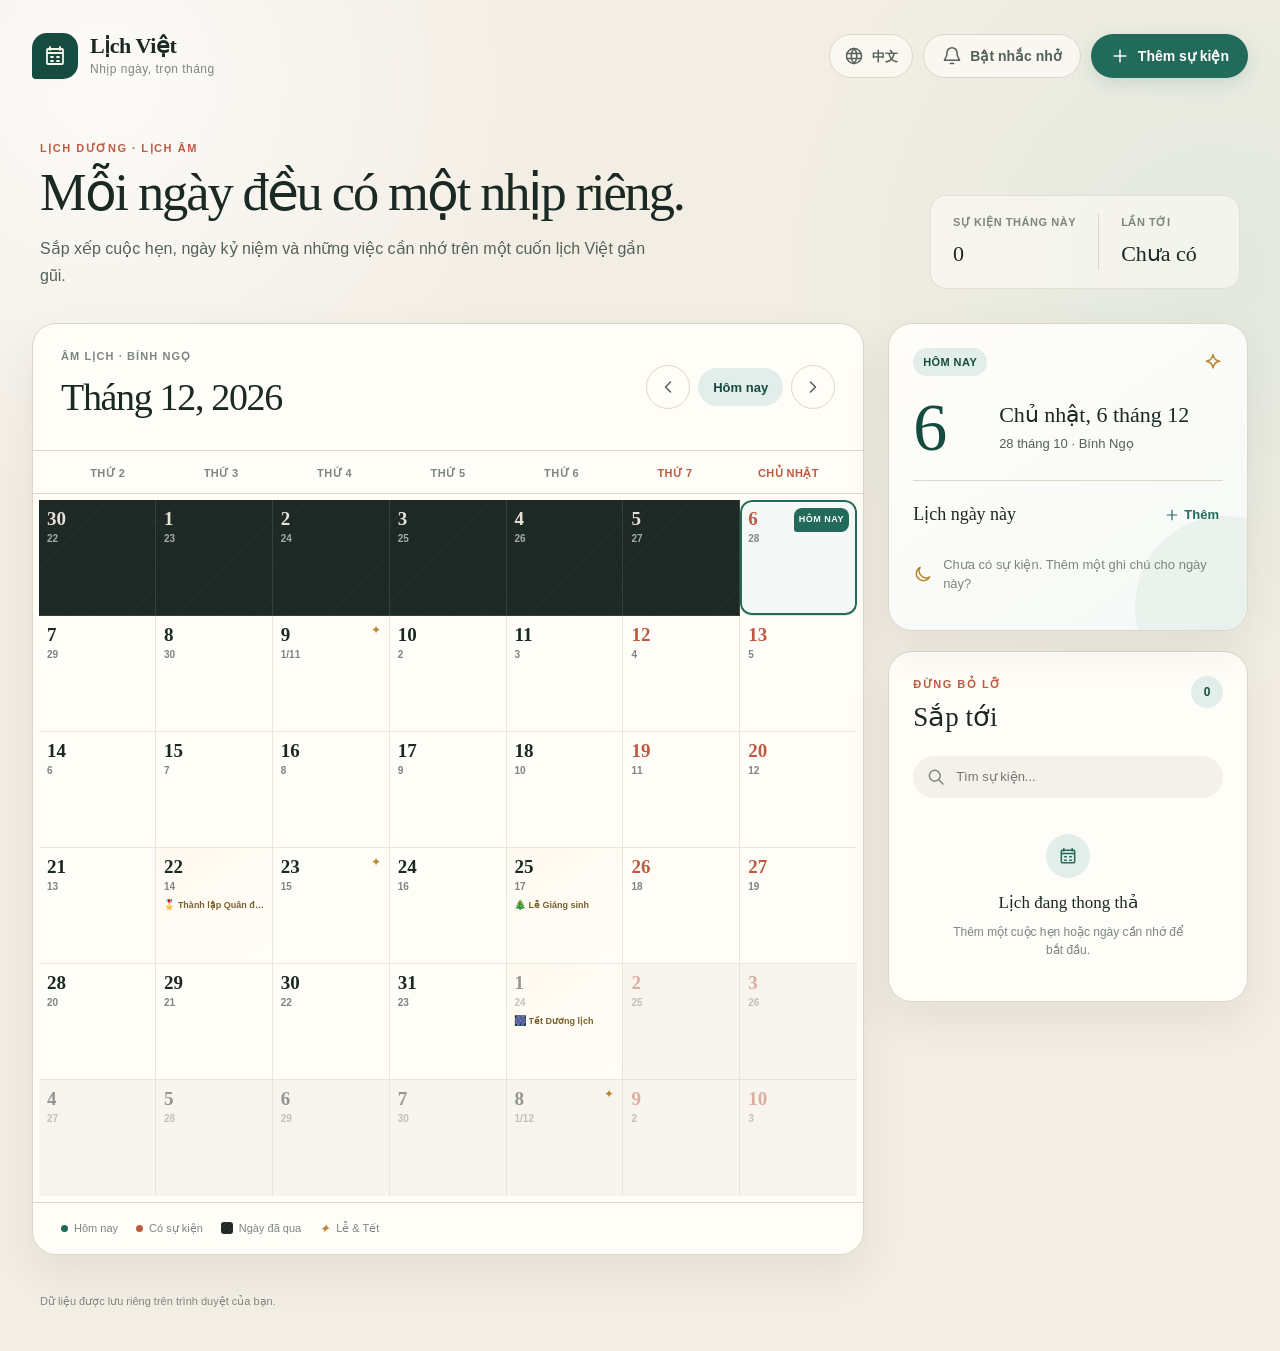
==== index.html @ 235c751c "Add files via upload" ====
<!doctype html>
<html lang="vi">
  <head>
    <meta charset="UTF-8" />
    <meta name="viewport" content="width=device-width, initial-scale=1.0" />
    <meta
      name="description"
      content="Lịch Việt - quản lý ngày sự kiện, nhắc nhở và xem lịch âm dương."
    />
    <meta name="theme-color" content="#f3eee4" />
    <title>Lịch Việt — Nhịp ngày, trọn tháng</title>
    <link rel="stylesheet" href="styles.css?v=20261029f" />
    <script src="app.js?v=20261029f" defer></script>
  </head>
  <body>
    <a class="skip-link" href="#main-content" data-i18n="skipLink">Bỏ qua điều hướng</a>

    <svg class="svg-sprite" aria-hidden="true">
      <symbol id="icon-calendar" viewBox="0 0 24 24">
        <path d="M7 3v3M17 3v3M4 9h16M5 5h14a1 1 0 0 1 1 1v13a1 1 0 0 1-1 1H5a1 1 0 0 1-1-1V6a1 1 0 0 1 1-1Z" />
        <path d="M8 13h2M14 13h2M8 17h2M14 17h2" />
      </symbol>
      <symbol id="icon-plus" viewBox="0 0 24 24">
        <path d="M12 5v14M5 12h14" />
      </symbol>
      <symbol id="icon-chevron-left" viewBox="0 0 24 24">
        <path d="m15 18-6-6 6-6" />
      </symbol>
      <symbol id="icon-chevron-right" viewBox="0 0 24 24">
        <path d="m9 18 6-6-6-6" />
      </symbol>
      <symbol id="icon-bell" viewBox="0 0 24 24">
        <path d="M18 8a6 6 0 0 0-12 0c0 7-3 7-3 9h18c0-2-3-2-3-9ZM10 21h4" />
      </symbol>
      <symbol id="icon-close" viewBox="0 0 24 24">
        <path d="m6 6 12 12M18 6 6 18" />
      </symbol>
      <symbol id="icon-clock" viewBox="0 0 24 24">
        <circle cx="12" cy="12" r="9" />
        <path d="M12 7v5l3 2" />
      </symbol>
      <symbol id="icon-edit" viewBox="0 0 24 24">
        <path d="m4 20 4.5-1 10-10a2.12 2.12 0 0 0-3-3l-10 10L4 20ZM14 7l3 3" />
      </symbol>
      <symbol id="icon-trash" viewBox="0 0 24 24">
        <path d="M4 7h16M9 7V4h6v3M7 7l1 13h8l1-13M10 11v5M14 11v5" />
      </symbol>
      <symbol id="icon-search" viewBox="0 0 24 24">
        <circle cx="10.5" cy="10.5" r="6.5" />
        <path d="m15.5 15.5 5 5" />
      </symbol>
      <symbol id="icon-spark" viewBox="0 0 24 24">
        <path d="M12 3c.7 4.8 3.2 7.3 8 8-4.8.7-7.3 3.2-8 8-.7-4.8-3.2-7.3-8-8 4.8-.7 7.3-3.2 8-8Z" />
      </symbol>
      <symbol id="icon-moon" viewBox="0 0 24 24">
        <path d="M20 15.5A8.5 8.5 0 0 1 8.5 4 8.5 8.5 0 1 0 20 15.5Z" />
      </symbol>
      <symbol id="icon-check" viewBox="0 0 24 24">
        <path d="m5 12 4 4L19 6" />
      </symbol>
      <symbol id="icon-more" viewBox="0 0 24 24">
        <circle cx="5" cy="12" r="1" />
        <circle cx="12" cy="12" r="1" />
        <circle cx="19" cy="12" r="1" />
      </symbol>
      <symbol id="icon-language" viewBox="0 0 24 24">
        <circle cx="12" cy="12" r="9" />
        <path d="M3.5 9h17M3.5 15h17M12 3c2.3 2.5 3.4 5.5 3.4 9S14.3 18.5 12 21M12 3c-2.3 2.5-3.4 5.5-3.4 9s1.1 6.5 3.4 9" />
      </symbol>
    </svg>

    <div class="page-shell">
      <header class="topbar">
        <a class="brand" href="#" aria-label="Lịch Việt - về trang chủ" data-i18n-aria="brandHomeLabel">
          <span class="brand-mark" aria-hidden="true">
            <svg class="icon icon-lg"><use href="#icon-calendar"></use></svg>
          </span>
          <span class="brand-copy">
            <strong data-i18n="brandName">Lịch Việt</strong>
            <small data-i18n="brandTagline">Nhịp ngày, trọn tháng</small>
          </span>
        </a>

        <div class="topbar-actions">
          <button
            class="button button-quiet language-button"
            id="language-button"
            type="button"
            aria-label="Chuyển sang tiếng Trung"
            data-i18n-aria="languageAria"
          >
            <svg class="icon" aria-hidden="true"><use href="#icon-language"></use></svg>
            <span id="language-label">中文</span>
          </button>
          <button class="button button-quiet notification-button" id="notification-button" type="button">
            <svg class="icon" aria-hidden="true"><use href="#icon-bell"></use></svg>
            <span id="notification-label" data-i18n="notificationsEnable">Bật nhắc nhở</span>
          </button>
          <button
            class="button button-primary"
            id="open-create-modal"
            type="button"
            aria-label="Thêm sự kiện"
            data-i18n-aria="addEvent"
          >
            <svg class="icon" aria-hidden="true"><use href="#icon-plus"></use></svg>
            <span data-i18n="addEvent">Thêm sự kiện</span>
          </button>
        </div>
      </header>

      <main id="main-content">
        <section class="intro" aria-labelledby="page-title">
          <div>
            <p class="eyebrow" data-i18n="eyebrow">LỊCH DƯƠNG · LỊCH ÂM</p>
            <h1 id="page-title" data-i18n="heroTitle">Mỗi ngày đều có một nhịp riêng.</h1>
            <p class="intro-copy" data-i18n="heroDescription">
              Sắp xếp cuộc hẹn, ngày kỷ niệm và những việc cần nhớ trên một cuốn lịch
              Việt gần gũi.
            </p>
          </div>

          <div class="month-summary" aria-label="Tổng quan tháng" data-i18n-aria="monthSummaryAria">
            <div class="summary-item">
              <span data-i18n="monthEventCount">Sự kiện tháng này</span>
              <strong id="month-event-count">0</strong>
            </div>
            <div class="summary-divider" aria-hidden="true"></div>
            <div class="summary-item">
              <span data-i18n="nextEventLabel">Lần tới</span>
              <strong id="next-event-summary" data-i18n="noneYet">Chưa có</strong>
            </div>
          </div>
        </section>

        <div class="workspace">
          <section class="calendar-card" aria-labelledby="calendar-title">
            <div class="calendar-toolbar">
              <div>
                <p class="calendar-kicker" id="calendar-lunar-year">ÂM LỊCH VIỆT NAM</p>
                <h2 id="calendar-title">Tháng 10, 2026</h2>
              </div>

              <div class="calendar-controls">
                <button
                  class="icon-button"
                  id="previous-month"
                  type="button"
                  aria-label="Tháng trước"
                  data-i18n-aria="previousMonth"
                >
                  <svg class="icon" aria-hidden="true"><use href="#icon-chevron-left"></use></svg>
                </button>
                <button class="button button-small" id="go-today" type="button" data-i18n="today">Hôm nay</button>
                <button
                  class="icon-button"
                  id="next-month"
                  type="button"
                  aria-label="Tháng sau"
                  data-i18n-aria="nextMonth"
                >
                  <svg class="icon" aria-hidden="true"><use href="#icon-chevron-right"></use></svg>
                </button>
              </div>
            </div>

            <div class="weekdays" aria-hidden="true">
              <span data-weekday-index="0">Thứ 2</span>
              <span data-weekday-index="1">Thứ 3</span>
              <span data-weekday-index="2">Thứ 4</span>
              <span data-weekday-index="3">Thứ 5</span>
              <span data-weekday-index="4">Thứ 6</span>
              <span data-weekday-index="5">Thứ 7</span>
              <span data-weekday-index="6">Chủ nhật</span>
            </div>

            <div class="calendar-grid" id="calendar-grid" aria-label="Lịch tháng" data-i18n-aria="calendarAria"></div>

            <div class="calendar-legend" aria-label="Chú thích" data-i18n-aria="legendAria">
              <span><i class="legend-dot legend-dot-today"></i><span data-i18n="legendToday">Hôm nay</span></span>
              <span><i class="legend-dot legend-dot-event"></i><span data-i18n="legendEvents">Có sự kiện</span></span>
              <span><i class="legend-swatch-past"></i><span data-i18n="legendPast">Ngày đã qua</span></span>
              <span><i class="legend-star" aria-hidden="true">✦</i><span data-i18n="legendHolidays">Lễ &amp; Tết</span></span>
            </div>
          </section>

          <aside class="side-column">
            <section class="today-card" aria-labelledby="selected-date-title">
              <div class="today-card-header">
                <span class="status-pill" id="selected-date-status">Hôm nay</span>
                <svg class="icon decorative-icon" aria-hidden="true"><use href="#icon-spark"></use></svg>
              </div>

              <div class="selected-date-hero">
                <span class="selected-day-number" id="selected-day-number">29</span>
                <div>
                  <h2 id="selected-date-title">Thứ Năm, 29 tháng 10</h2>
                  <p id="selected-lunar-date">18 tháng 9 · Bính Ngọ</p>
                </div>
              </div>

              <div class="selected-special" id="selected-special" hidden></div>

              <div class="selected-agenda">
                <div class="section-heading">
                  <h3 data-i18n="dayAgenda">Lịch ngày này</h3>
                  <button class="text-button" id="add-on-selected-date" type="button">
                    <svg class="icon icon-sm" aria-hidden="true"><use href="#icon-plus"></use></svg>
                    <span id="add-selected-label">Thêm</span>
                  </button>
                </div>
                <div id="selected-events" class="agenda-list"></div>
              </div>
            </section>

            <section class="upcoming-card" aria-labelledby="upcoming-title">
              <div class="section-heading upcoming-heading">
                <div>
                  <p class="section-kicker" data-i18n="upcomingKicker">ĐỪNG BỎ LỠ</p>
                  <h2 id="upcoming-title" data-i18n="upcomingTitle">Sắp tới</h2>
                </div>
                <span class="count-badge" id="upcoming-count">0</span>
              </div>

              <label class="search-field" for="event-search">
                <svg class="icon" aria-hidden="true"><use href="#icon-search"></use></svg>
                <span class="sr-only" data-i18n="searchLabel">Tìm sự kiện</span>
                <input
                  id="event-search"
                  type="search"
                  placeholder="Tìm sự kiện..."
                  data-i18n-placeholder="searchPlaceholder"
                  autocomplete="off"
                />
              </label>

              <div class="upcoming-list" id="upcoming-list"></div>
            </section>
          </aside>
        </div>
      </main>

      <footer class="page-footer">
        <p data-i18n="storageNotice">Dữ liệu được lưu riêng trên trình duyệt của bạn.</p>
        <button class="text-button clear-all-events" id="clear-all-events" type="button" hidden>
          <svg class="icon icon-sm" aria-hidden="true"><use href="#icon-trash"></use></svg>
          <span data-i18n="clearAllEvents">Xoá toàn bộ sự kiện</span>
        </button>
      </footer>
    </div>

    <dialog class="modal" id="event-modal" aria-labelledby="event-modal-title">
      <form class="modal-panel" id="event-form" novalidate>
        <div class="modal-header">
          <div>
            <p class="section-kicker" id="modal-kicker">THÊM VÀO LỊCH</p>
            <h2 id="event-modal-title">Sự kiện mới</h2>
          </div>
          <button class="icon-button modal-close" type="button" aria-label="Đóng" data-i18n-aria="close">
            <svg class="icon" aria-hidden="true"><use href="#icon-close"></use></svg>
          </button>
        </div>

        <div class="modal-body">
          <div class="form-error-summary" id="form-error-summary" role="alert" hidden></div>
          <input id="event-id" name="id" type="hidden" />

          <div class="field">
            <label for="event-title"><span data-i18n="eventTitleLabel">Tên sự kiện</span> <span aria-hidden="true">*</span></label>
            <div class="title-input-group">
              <span class="title-emoji-preview" id="event-emoji-preview" aria-hidden="true">📌</span>
              <input
                id="event-title"
                name="title"
                type="text"
                maxlength="80"
                placeholder="Ví dụ: Sinh nhật mẹ"
                data-i18n-placeholder="eventTitlePlaceholder"
                autocomplete="off"
                required
                aria-describedby="event-title-error"
              />
            </div>
            <input id="event-emoji" name="emoji" type="hidden" value="📌" />
            <div
              class="emoji-picker"
              id="emoji-picker"
              role="group"
              aria-label="Chọn biểu tượng cho sự kiện"
              data-i18n-aria="emojiPickerAria"
            >
              <button class="emoji-option is-selected" type="button" data-emoji="📌" data-emoji-key="pin" aria-label="Chọn biểu tượng ghim" aria-pressed="true">📌</button>
              <button class="emoji-option" type="button" data-emoji="🎉" data-emoji-key="party" aria-label="Chọn biểu tượng tiệc" aria-pressed="false">🎉</button>
              <button class="emoji-option" type="button" data-emoji="💼" data-emoji-key="work" aria-label="Chọn biểu tượng công việc" aria-pressed="false">💼</button>
              <button class="emoji-option" type="button" data-emoji="👨‍👩‍👧" data-emoji-key="family" aria-label="Chọn biểu tượng gia đình" aria-pressed="false">👨‍👩‍👧</button>
              <button class="emoji-option" type="button" data-emoji="🎂" data-emoji-key="birthday" aria-label="Chọn biểu tượng sinh nhật" aria-pressed="false">🎂</button>
              <button class="emoji-option" type="button" data-emoji="❤️" data-emoji-key="love" aria-label="Chọn biểu tượng yêu thương" aria-pressed="false">❤️</button>
              <button class="emoji-option" type="button" data-emoji="🏥" data-emoji-key="health" aria-label="Chọn biểu tượng sức khỏe" aria-pressed="false">🏥</button>
              <button class="emoji-option" type="button" data-emoji="📚" data-emoji-key="study" aria-label="Chọn biểu tượng học tập" aria-pressed="false">📚</button>
              <button class="emoji-option" type="button" data-emoji="🍽️" data-emoji-key="meal" aria-label="Chọn biểu tượng ăn uống" aria-pressed="false">🍽️</button>
              <button class="emoji-option" type="button" data-emoji="✈️" data-emoji-key="travel" aria-label="Chọn biểu tượng du lịch" aria-pressed="false">✈️</button>
              <button class="emoji-option" type="button" data-emoji="🚗" data-emoji-key="car" aria-label="Chọn biểu tượng xe hơi" aria-pressed="false">🚗</button>
              <button class="emoji-option" type="button" data-emoji="🏍️" data-emoji-key="motorbike" aria-label="Chọn biểu tượng xe máy" aria-pressed="false">🏍️</button>
              <button class="emoji-option" type="button" data-emoji="💻" data-emoji-key="laptop" aria-label="Chọn biểu tượng máy tính xách tay" aria-pressed="false">💻</button>
              <button class="emoji-option" type="button" data-emoji="📞" data-emoji-key="phone" aria-label="Chọn biểu tượng liên lạc" aria-pressed="false">📞</button>
              <button class="emoji-option" type="button" data-emoji="⭐" data-emoji-key="important" aria-label="Chọn biểu tượng quan trọng" aria-pressed="false">⭐</button>
            </div>
            <p class="field-error" id="event-title-error"></p>
          </div>

          <div class="form-row">
            <div class="field">
              <label for="event-date"><span data-i18n="eventDateLabel">Ngày</span> <span aria-hidden="true">*</span></label>
              <input
                id="event-date"
                name="date"
                type="date"
                required
                aria-describedby="event-date-help event-date-error"
              />
              <p class="field-helper" id="event-date-help" data-i18n="dateHelper">Chỉ có thể tạo từ hôm nay.</p>
              <p class="field-error" id="event-date-error"></p>
            </div>
            <div class="field">
              <label for="event-time" data-i18n="eventTimeLabel">Giờ</label>
              <input id="event-time" name="time" type="time" />
            </div>
          </div>

          <div class="lunar-preview" aria-live="polite">
            <svg class="icon" aria-hidden="true"><use href="#icon-moon"></use></svg>
            <div>
              <span data-i18n="lunarDateLabel">Ngày âm lịch</span>
              <strong id="modal-lunar-preview" data-i18n="lunarPlaceholder">Chọn ngày để xem âm lịch</strong>
            </div>
          </div>

          <fieldset class="field category-field">
            <legend data-i18n="categoryLabel">Nhóm sự kiện</legend>
            <div class="category-options" id="category-options">
              <label class="category-option">
                <input type="radio" name="category" value="work" checked />
                <span><i class="category-dot category-work"></i><span data-i18n="categoryWork">Công việc</span></span>
              </label>
              <label class="category-option">
                <input type="radio" name="category" value="family" />
                <span><i class="category-dot category-family"></i><span data-i18n="categoryFamily">Gia đình</span></span>
              </label>
              <label class="category-option">
                <input type="radio" name="category" value="personal" />
                <span><i class="category-dot category-personal"></i><span data-i18n="categoryPersonal">Cá nhân</span></span>
              </label>
              <label class="category-option">
                <input type="radio" name="category" value="celebration" />
                <span><i class="category-dot category-celebration"></i><span data-i18n="categoryCelebration">Kỷ niệm</span></span>
              </label>
            </div>
          </fieldset>

          <div class="field">
            <label for="event-note" data-i18n="noteLabel">Ghi chú</label>
            <textarea
              id="event-note"
              name="note"
              rows="3"
              maxlength="240"
              placeholder="Thêm địa điểm, người tham dự hoặc điều cần chuẩn bị..."
              data-i18n-placeholder="notePlaceholder"
            ></textarea>
          </div>

          <div class="field">
            <label for="event-reminder" data-i18n="reminderLabel">Nhắc trước</label>
            <select id="event-reminder" name="reminder">
              <option value="0" data-i18n="reminderNow">Đúng giờ</option>
              <option value="15" data-i18n="reminder15">15 phút</option>
              <option value="60" selected data-i18n="reminder60">1 giờ</option>
              <option value="1440" data-i18n="reminderDay">1 ngày</option>
              <option value="none" data-i18n="reminderNone">Không nhắc</option>
            </select>
          </div>
        </div>

        <div class="modal-footer">
          <button class="button button-danger button-delete" id="delete-event-button" type="button" hidden>
            <svg class="icon" aria-hidden="true"><use href="#icon-trash"></use></svg>
            <span data-i18n="delete">Xoá</span>
          </button>
          <div class="modal-footer-actions">
            <button class="button button-quiet modal-cancel" type="button" data-i18n="cancel">Huỷ</button>
            <button class="button button-primary" id="save-event-button" type="submit">
              <svg class="icon" aria-hidden="true"><use href="#icon-check"></use></svg>
              <span data-i18n="saveEvent">Lưu sự kiện</span>
            </button>
          </div>
        </div>
      </form>
    </dialog>

    <dialog class="confirm-modal" id="confirm-modal" aria-labelledby="confirm-title">
      <div class="confirm-panel">
        <span class="confirm-icon" aria-hidden="true">
          <svg class="icon icon-lg"><use href="#icon-trash"></use></svg>
        </span>
        <h2 id="confirm-title" data-i18n="confirmDeleteTitle">Xoá sự kiện này?</h2>
        <p id="confirm-description" data-i18n="confirmDeleteDescription">Sự kiện sẽ biến mất khỏi lịch và không thể hoàn tác.</p>
        <div class="confirm-actions">
          <button class="button button-quiet" id="cancel-delete" type="button" data-i18n="keep">Giữ lại</button>
          <button class="button button-danger" id="confirm-delete" type="button" data-i18n="deleteEvent">Xoá sự kiện</button>
        </div>
      </div>
    </dialog>

    <div class="toast-region" id="toast-region" aria-live="polite" aria-atomic="true"></div>
  </body>
</html>
---- styles.css ----
:root {
  color-scheme: light;
  --paper: #f3eee4;
  --paper-deep: #e8dfd0;
  --surface: #fffdf8;
  --surface-strong: #ffffff;
  --ink: #1b2924;
  --ink-soft: #53615a;
  --ink-faint: #7d867f;
  --primary: #226a59;
  --primary-dark: #164b3f;
  --primary-soft: #e2eee9;
  --accent: #bd5b42;
  --accent-soft: #f4e2dc;
  --gold: #b9862f;
  --gold-soft: #f5ead2;
  --blue: #486f8f;
  --blue-soft: #e5edf3;
  --danger: #a73d35;
  --danger-soft: #f7e6e3;
  --border: #ded7c9;
  --border-strong: #cfc5b4;
  --shadow-sm: 0 1px 2px rgb(32 46 40 / 5%);
  --shadow-md: 0 18px 45px rgb(51 45 37 / 8%);
  --radius-sm: 10px;
  --radius-md: 16px;
  --radius-lg: 24px;
  --radius-pill: 999px;
  --font-heading: Cambria, Georgia, "Times New Roman", serif;
  --font-body: "Segoe UI", "Helvetica Neue", Arial, sans-serif;
  --transition: 180ms cubic-bezier(0.2, 0.75, 0.25, 1);
}

* {
  box-sizing: border-box;
}

[hidden] {
  display: none !important;
}

html {
  min-width: 320px;
  scroll-behavior: smooth;
}

body {
  margin: 0;
  min-height: 100dvh;
  color: var(--ink);
  background:
    radial-gradient(circle at 8% 6%, rgb(255 255 255 / 74%) 0, transparent 28rem),
    radial-gradient(circle at 95% 20%, rgb(194 222 210 / 34%) 0, transparent 28rem),
    var(--paper);
  font-family: var(--font-body);
  font-size: 16px;
  line-height: 1.5;
  -webkit-font-smoothing: antialiased;
}

html[lang="zh-CN"] body {
  font-family: "Microsoft YaHei UI", "Microsoft YaHei", "PingFang SC", "Noto Sans SC", sans-serif;
}

html[lang="zh-CN"] .intro h1,
html[lang="zh-CN"] .calendar-toolbar h2,
html[lang="zh-CN"] .upcoming-heading h2,
html[lang="zh-CN"] .modal-header h2,
html[lang="zh-CN"] .confirm-panel h2 {
  font-family: "Microsoft YaHei UI", "Microsoft YaHei", "PingFang SC", sans-serif;
  font-weight: 650;
  letter-spacing: -0.035em;
}

html[lang="zh-CN"] .eyebrow,
html[lang="zh-CN"] .section-kicker,
html[lang="zh-CN"] .calendar-kicker {
  letter-spacing: 0.08em;
}

button,
input,
select,
textarea {
  font: inherit;
}

button,
a,
input,
select,
textarea {
  -webkit-tap-highlight-color: transparent;
}

button {
  color: inherit;
}

button:not(:disabled),
a {
  cursor: pointer;
}

button:focus-visible,
a:focus-visible,
input:focus-visible,
select:focus-visible,
textarea:focus-visible,
[tabindex]:focus-visible {
  outline: 3px solid rgb(34 106 89 / 24%);
  outline-offset: 2px;
}

svg {
  display: block;
}

.svg-sprite {
  position: absolute;
  width: 0;
  height: 0;
  overflow: hidden;
}

.icon {
  width: 20px;
  height: 20px;
  fill: none;
  stroke: currentColor;
  stroke-width: 1.8;
  stroke-linecap: round;
  stroke-linejoin: round;
  flex: 0 0 auto;
}

.icon-sm {
  width: 16px;
  height: 16px;
}

.icon-lg {
  width: 24px;
  height: 24px;
}

.sr-only {
  position: absolute;
  width: 1px;
  height: 1px;
  padding: 0;
  margin: -1px;
  overflow: hidden;
  clip: rect(0, 0, 0, 0);
  white-space: nowrap;
  border: 0;
}

.skip-link {
  position: fixed;
  top: 12px;
  left: 12px;
  z-index: 1000;
  padding: 10px 16px;
  color: #fff;
  background: var(--primary-dark);
  border-radius: var(--radius-sm);
  transform: translateY(-150%);
  transition: transform var(--transition);
}

.skip-link:focus {
  transform: translateY(0);
}

.page-shell {
  width: min(1440px, calc(100% - 64px));
  margin: 0 auto;
  padding: 28px 0 24px;
}

.topbar {
  display: flex;
  align-items: center;
  justify-content: space-between;
  gap: 24px;
  min-height: 56px;
}

.brand {
  display: inline-flex;
  align-items: center;
  gap: 12px;
  color: inherit;
  text-decoration: none;
  border-radius: var(--radius-sm);
}

.brand-mark {
  display: grid;
  place-items: center;
  width: 46px;
  height: 46px;
  color: #f8f5ec;
  background: var(--primary-dark);
  border-radius: 15px 15px 15px 4px;
  box-shadow: var(--shadow-sm);
}

.brand-copy {
  display: grid;
}

.brand-copy strong {
  font-family: var(--font-heading);
  font-size: 22px;
  line-height: 1.1;
  letter-spacing: -0.02em;
}

.brand-copy small {
  margin-top: 2px;
  color: var(--ink-faint);
  font-size: 12px;
  letter-spacing: 0.04em;
}

.topbar-actions {
  display: flex;
  align-items: center;
  gap: 10px;
}

.button,
.icon-button,
.text-button {
  border: 0;
  touch-action: manipulation;
}

.button {
  display: inline-flex;
  min-height: 44px;
  align-items: center;
  justify-content: center;
  gap: 8px;
  padding: 0 18px;
  border: 1px solid transparent;
  border-radius: var(--radius-pill);
  font-size: 14px;
  font-weight: 650;
  line-height: 1;
  text-decoration: none;
  transition:
    background-color var(--transition),
    border-color var(--transition),
    color var(--transition),
    transform var(--transition);
}

.button:active,
.icon-button:active {
  transform: scale(0.97);
}

.button-primary {
  color: #fff;
  background: var(--primary);
  box-shadow: 0 6px 18px rgb(34 106 89 / 15%);
}

.button-primary:hover {
  background: var(--primary-dark);
}

.button-quiet {
  color: var(--ink-soft);
  background: rgb(255 253 248 / 70%);
  border-color: var(--border);
}

.button-quiet:hover {
  color: var(--ink);
  background: var(--surface);
  border-color: var(--border-strong);
}

.button-small {
  min-height: 38px;
  padding: 0 14px;
  color: var(--primary-dark);
  background: var(--primary-soft);
  font-size: 13px;
}

.button-small:hover {
  background: #d3e6de;
}

.button-danger {
  color: #fff;
  background: var(--danger);
}

.button-danger:hover {
  background: #8e322c;
}

.icon-button {
  display: grid;
  width: 44px;
  height: 44px;
  padding: 0;
  place-items: center;
  color: var(--ink-soft);
  background: transparent;
  border: 1px solid var(--border);
  border-radius: 50%;
  transition:
    background-color var(--transition),
    color var(--transition),
    transform var(--transition);
}

.icon-button:hover {
  color: var(--ink);
  background: var(--surface-strong);
}

.text-button {
  display: inline-flex;
  min-height: 32px;
  align-items: center;
  gap: 4px;
  padding: 0 4px;
  color: var(--primary);
  background: transparent;
  font-size: 13px;
  font-weight: 700;
}

.text-button:hover {
  color: var(--primary-dark);
}

.text-button:disabled {
  color: var(--ink-faint);
  cursor: not-allowed;
  opacity: 0.58;
}

.notification-button.is-active {
  color: var(--primary-dark);
  background: var(--primary-soft);
  border-color: #c8ddd5;
}

.notification-button.is-unavailable {
  opacity: 0.6;
}

.language-button {
  padding: 0 14px;
}

.language-button span {
  min-width: 24px;
  font-size: 13px;
  font-weight: 750;
  text-align: center;
}

.intro {
  display: flex;
  align-items: flex-end;
  justify-content: space-between;
  gap: 42px;
  padding: 56px 8px 34px;
}

.eyebrow,
.section-kicker,
.calendar-kicker {
  margin: 0 0 8px;
  color: var(--accent);
  font-size: 11px;
  font-weight: 750;
  letter-spacing: 0.14em;
}

.intro h1 {
  max-width: 720px;
  margin: 0;
  font-family: var(--font-heading);
  font-size: clamp(34px, 4.1vw, 58px);
  font-weight: 500;
  line-height: 1.06;
  letter-spacing: -0.04em;
  text-wrap: balance;
}

.intro-copy {
  max-width: 610px;
  margin: 16px 0 0;
  color: var(--ink-soft);
  font-size: 16px;
  line-height: 1.65;
}

.month-summary {
  display: flex;
  min-width: 310px;
  align-items: stretch;
  gap: 22px;
  padding: 18px 22px;
  background: rgb(255 253 248 / 54%);
  border: 1px solid rgb(222 215 201 / 72%);
  border-radius: var(--radius-md);
}

.summary-item {
  display: grid;
  gap: 6px;
}

.summary-item span {
  color: var(--ink-faint);
  font-size: 11px;
  font-weight: 700;
  letter-spacing: 0.05em;
  text-transform: uppercase;
}

.summary-item strong {
  font-family: var(--font-heading);
  font-size: 22px;
  font-weight: 500;
  white-space: nowrap;
}

.summary-divider {
  width: 1px;
  background: var(--border);
}

.workspace {
  display: grid;
  grid-template-columns: minmax(0, 1.85fr) minmax(320px, 0.8fr);
  align-items: start;
  gap: 24px;
}

.calendar-card,
.today-card,
.upcoming-card {
  background: var(--surface);
  border: 1px solid var(--border);
  box-shadow: var(--shadow-md);
}

.calendar-card {
  overflow: hidden;
  border-radius: var(--radius-lg);
}

.calendar-toolbar {
  display: flex;
  min-height: 108px;
  align-items: center;
  justify-content: space-between;
  gap: 20px;
  padding: 24px 28px;
  border-bottom: 1px solid var(--border);
}

.calendar-kicker {
  margin-bottom: 5px;
  color: var(--ink-faint);
  letter-spacing: 0.1em;
}

.calendar-toolbar h2 {
  margin: 0;
  font-family: var(--font-heading);
  font-size: clamp(26px, 3vw, 38px);
  font-weight: 500;
  letter-spacing: -0.035em;
}

.calendar-controls {
  display: flex;
  align-items: center;
  gap: 8px;
}

.weekdays {
  display: grid;
  grid-template-columns: repeat(7, minmax(0, 1fr));
  padding: 14px 18px 11px;
  color: var(--ink-faint);
  border-bottom: 1px solid var(--border);
  font-size: 11px;
  font-weight: 750;
  letter-spacing: 0.04em;
  text-align: center;
  text-transform: uppercase;
}

.weekdays span:nth-last-child(-n + 2) {
  color: var(--accent);
}

.calendar-grid {
  display: grid;
  grid-template-columns: repeat(7, minmax(0, 1fr));
  padding: 6px;
}

.day-cell {
  position: relative;
  min-width: 0;
  min-height: 116px;
  padding: 7px;
  border-right: 1px solid rgb(222 215 201 / 58%);
  border-bottom: 1px solid rgb(222 215 201 / 58%);
}

.day-cell:nth-child(7n) {
  border-right: 0;
}

.day-cell:nth-last-child(-n + 7) {
  border-bottom: 0;
}

.day-cell.is-outside {
  background:
    linear-gradient(rgb(245 241 233 / 70%), rgb(245 241 233 / 70%)),
    var(--surface);
}

.day-cell.is-selected {
  background: #f4f8f6;
  box-shadow: inset 0 0 0 2px var(--primary);
  border-radius: 12px;
}

.day-cell.is-weekend .day-number {
  color: var(--accent);
}

.day-cell.has-holiday:not(.is-past) {
  background: linear-gradient(145deg, #fffaf0, var(--surface));
}

.day-cell.is-outside .day-number,
.day-cell.is-outside .lunar-number {
  opacity: 0.46;
}

.day-cell.is-past {
  background:
    repeating-linear-gradient(
      135deg,
      rgb(255 255 255 / 2%) 0,
      rgb(255 255 255 / 2%) 1px,
      transparent 1px,
      transparent 8px
    ),
    #1e2824;
  border-color: #35413b;
}

.day-cell.is-past .day-number {
  color: #f7f2e8;
  opacity: 0.92;
}

.day-cell.is-past .lunar-number {
  color: #bac5bf;
  opacity: 0.84;
}

.day-cell.is-past .special-day-indicator {
  color: #f1c66d;
}

.day-cell.is-past .day-holiday {
  color: #f5dca7;
}

.day-cell.is-past.is-selected {
  background:
    repeating-linear-gradient(
      135deg,
      rgb(255 255 255 / 3%) 0,
      rgb(255 255 255 / 3%) 1px,
      transparent 1px,
      transparent 8px
    ),
    #17211d;
  box-shadow: inset 0 0 0 2px #d2a34e;
}

.day-cell.is-past .event-pill {
  color: #f8f4e9;
  background: #35423c;
}

.day-cell.is-past .pill-dot {
  background: #d9b56b;
}

.day-holiday {
  display: flex;
  min-width: 0;
  align-items: center;
  gap: 3px;
  margin-top: 1px;
  color: #78602f;
  font-size: 9px;
  font-weight: 700;
  line-height: 1.2;
}

.day-holiday-emoji {
  flex: 0 0 auto;
  font-size: 10px;
}

.day-holiday-name {
  overflow: hidden;
  text-overflow: ellipsis;
  white-space: nowrap;
}

.day-holiday-more {
  flex: 0 0 auto;
  color: var(--ink-faint);
  font-size: 8px;
}

.date-select-button {
  display: flex;
  width: 100%;
  min-height: 43px;
  align-items: flex-start;
  justify-content: space-between;
  gap: 4px;
  padding: 1px;
  color: inherit;
  background: transparent;
  border: 0;
  border-radius: 8px;
  text-align: left;
}

.date-number-wrap {
  display: grid;
  line-height: 1.15;
}

.day-number {
  font-family: var(--font-heading);
  font-size: 19px;
  font-weight: 600;
  font-variant-numeric: tabular-nums;
}

.lunar-number {
  margin-top: 3px;
  color: var(--ink-faint);
  font-size: 10px;
  font-weight: 550;
  font-variant-numeric: tabular-nums;
}

.today-indicator {
  display: grid;
  min-width: 24px;
  height: 24px;
  padding: 0 5px;
  place-items: center;
  color: #fff;
  background: var(--primary);
  border-radius: 8px 8px 8px 3px;
  font-size: 9px;
  font-weight: 800;
  letter-spacing: 0.06em;
}

.special-day-indicator {
  color: var(--gold);
  font-size: 12px;
  line-height: 1;
}

.day-events {
  display: grid;
  gap: 3px;
  margin-top: 4px;
}

.event-pill {
  display: flex;
  width: 100%;
  min-width: 0;
  min-height: 24px;
  align-items: center;
  gap: 5px;
  padding: 3px 6px;
  overflow: hidden;
  color: var(--ink);
  background: var(--primary-soft);
  border: 0;
  border-radius: 6px;
  font-size: 10.5px;
  font-weight: 650;
  text-align: left;
  transition:
    background-color var(--transition),
    transform var(--transition);
}

.event-pill:hover {
  filter: brightness(0.96);
}

.event-pill:active {
  transform: scale(0.98);
}

.event-pill span:last-child {
  overflow: hidden;
  text-overflow: ellipsis;
  white-space: nowrap;
}

.event-pill-emoji {
  flex: 0 0 auto;
  font-size: 11px;
  line-height: 1;
}

.event-name-emoji {
  margin-right: 2px;
}

.pill-dot {
  width: 5px;
  height: 5px;
  flex: 0 0 auto;
  background: var(--primary);
  border-radius: 50%;
}

.event-pill.category-family {
  background: var(--accent-soft);
}

.event-pill.category-family .pill-dot {
  background: var(--accent);
}

.event-pill.category-personal {
  background: var(--blue-soft);
}

.event-pill.category-personal .pill-dot {
  background: var(--blue);
}

.event-pill.category-celebration {
  background: var(--gold-soft);
}

.event-pill.category-celebration .pill-dot {
  background: var(--gold);
}

.more-events {
  padding-left: 5px;
  color: var(--ink-faint);
  font-size: 10px;
  font-weight: 650;
}

.calendar-legend {
  display: flex;
  min-height: 52px;
  align-items: center;
  flex-wrap: wrap;
  gap: 18px;
  padding: 10px 28px;
  color: var(--ink-faint);
  border-top: 1px solid var(--border);
  font-size: 11px;
}

.calendar-legend span {
  display: inline-flex;
  align-items: center;
  gap: 6px;
}

.legend-dot {
  width: 7px;
  height: 7px;
  border-radius: 50%;
}

.legend-dot-today {
  background: var(--primary);
}

.legend-dot-event {
  background: var(--accent);
}

.legend-swatch-past {
  width: 12px;
  height: 12px;
  background:
    repeating-linear-gradient(
      135deg,
      rgb(255 255 255 / 6%) 0,
      rgb(255 255 255 / 6%) 1px,
      transparent 1px,
      transparent 4px
    ),
    #1e2824;
  border-radius: 3px;
}

.legend-star {
  color: var(--gold);
  font-size: 13px;
}

.side-column {
  display: grid;
  gap: 20px;
}

.today-card,
.upcoming-card {
  border-radius: var(--radius-lg);
}

.today-card {
  position: relative;
  overflow: hidden;
  padding: 24px;
  background:
    linear-gradient(145deg, rgb(255 253 248 / 100%), rgb(245 249 247 / 100%)),
    var(--surface);
}

.today-card::after {
  position: absolute;
  right: -68px;
  bottom: -66px;
  width: 180px;
  height: 180px;
  content: "";
  background: var(--primary-soft);
  border-radius: 50%;
  opacity: 0.65;
  pointer-events: none;
}

.today-card-header,
.section-heading {
  display: flex;
  align-items: center;
  justify-content: space-between;
  gap: 12px;
}

.status-pill {
  display: inline-flex;
  min-height: 28px;
  align-items: center;
  padding: 0 10px;
  color: var(--primary-dark);
  background: var(--primary-soft);
  border-radius: var(--radius-pill);
  font-size: 11px;
  font-weight: 750;
  letter-spacing: 0.04em;
  text-transform: uppercase;
}

.decorative-icon {
  color: var(--gold);
}

.selected-date-hero {
  display: flex;
  align-items: center;
  gap: 16px;
  margin: 22px 0;
}

.selected-day-number {
  min-width: 70px;
  color: var(--primary-dark);
  font-family: var(--font-heading);
  font-size: 68px;
  font-weight: 500;
  line-height: 0.88;
  letter-spacing: -0.075em;
  font-variant-numeric: tabular-nums;
}

.selected-date-hero h2 {
  margin: 0;
  font-family: var(--font-heading);
  font-size: 22px;
  font-weight: 500;
  line-height: 1.2;
}

.selected-date-hero p {
  margin: 6px 0 0;
  color: var(--ink-soft);
  font-size: 13px;
}

.selected-special {
  position: relative;
  z-index: 1;
  margin-bottom: 18px;
  padding: 10px 12px;
  color: #6b4b1c;
  background: var(--gold-soft);
  border-left: 3px solid var(--gold);
  border-radius: 4px 10px 10px 4px;
  font-size: 12px;
  font-weight: 650;
}

.selected-special-item {
  display: flex;
  align-items: flex-start;
  gap: 8px;
}

.selected-special-item + .selected-special-item {
  margin-top: 8px;
  padding-top: 8px;
  border-top: 1px solid rgb(185 134 47 / 20%);
}

.selected-special-emoji {
  min-width: 20px;
  font-size: 16px;
  line-height: 1.2;
}

.selected-special-item > span:last-child {
  display: grid;
  gap: 1px;
}

.selected-special-item strong {
  font-size: 12px;
  font-weight: 750;
}

.selected-special-item small {
  color: #846734;
  font-size: 10px;
}

.selected-agenda {
  position: relative;
  z-index: 1;
  padding-top: 18px;
  border-top: 1px solid var(--border);
}

.section-heading h2,
.section-heading h3 {
  margin: 0;
  font-family: var(--font-heading);
  font-weight: 500;
}

.section-heading h3 {
  font-size: 18px;
}

.agenda-list {
  display: grid;
  gap: 8px;
  margin-top: 12px;
}

.agenda-item {
  display: grid;
  grid-template-columns: 42px minmax(0, 1fr) 32px;
  align-items: center;
  gap: 10px;
  padding: 9px 8px 9px 10px;
  background: rgb(255 255 255 / 78%);
  border: 1px solid rgb(222 215 201 / 82%);
  border-radius: 12px;
}

.agenda-time {
  color: var(--ink-soft);
  font-size: 11px;
  font-weight: 700;
  font-variant-numeric: tabular-nums;
}

.agenda-copy {
  min-width: 0;
}

.agenda-copy strong {
  display: block;
  overflow: hidden;
  font-size: 13px;
  text-overflow: ellipsis;
  white-space: nowrap;
}

.agenda-copy span {
  color: var(--ink-faint);
  font-size: 11px;
}

.agenda-edit {
  display: grid;
  width: 32px;
  height: 32px;
  padding: 0;
  place-items: center;
  color: var(--ink-faint);
  background: transparent;
  border: 0;
  border-radius: 50%;
}

.agenda-edit:hover {
  color: var(--primary);
  background: var(--primary-soft);
}

.agenda-empty {
  display: flex;
  align-items: center;
  gap: 10px;
  min-height: 62px;
  padding: 12px 0;
  color: var(--ink-faint);
  font-size: 13px;
}

.agenda-empty .icon {
  color: var(--gold);
}

.upcoming-card {
  padding: 24px;
}

.upcoming-heading {
  align-items: flex-start;
}

.section-kicker {
  margin-bottom: 5px;
}

.upcoming-heading h2 {
  font-size: 27px;
}

.count-badge {
  display: grid;
  min-width: 32px;
  height: 32px;
  padding: 0 8px;
  place-items: center;
  color: var(--primary-dark);
  background: var(--primary-soft);
  border-radius: 50%;
  font-size: 12px;
  font-weight: 800;
  font-variant-numeric: tabular-nums;
}

.search-field {
  display: flex;
  height: 42px;
  align-items: center;
  gap: 8px;
  margin: 18px 0 6px;
  padding: 0 12px;
  color: var(--ink-faint);
  background: #f4f1ea;
  border: 1px solid transparent;
  border-radius: var(--radius-pill);
  transition:
    background-color var(--transition),
    border-color var(--transition);
}

.search-field:focus-within {
  background: var(--surface-strong);
  border-color: var(--primary);
}

.search-field input {
  width: 100%;
  height: 100%;
  color: var(--ink);
  background: transparent;
  border: 0;
  outline: 0;
  font-size: 13px;
}

.search-field input:focus-visible {
  outline: 0;
}

.upcoming-list {
  display: grid;
}

.upcoming-item {
  display: grid;
  grid-template-columns: 48px minmax(0, 1fr) auto;
  align-items: center;
  gap: 12px;
  width: 100%;
  padding: 14px 0;
  color: inherit;
  background: transparent;
  border: 0;
  border-bottom: 1px solid var(--border);
  text-align: left;
}

.upcoming-item:last-child {
  border-bottom: 0;
}

.upcoming-date {
  display: grid;
  width: 48px;
  min-height: 52px;
  padding: 5px 3px;
  place-content: center;
  color: var(--primary-dark);
  background: var(--primary-soft);
  border-radius: 11px;
  text-align: center;
}

.upcoming-date strong {
  font-family: var(--font-heading);
  font-size: 22px;
  font-weight: 600;
  line-height: 1;
  font-variant-numeric: tabular-nums;
}

.upcoming-date small {
  margin-top: 3px;
  font-size: 9px;
  font-weight: 750;
  letter-spacing: 0.04em;
  text-transform: uppercase;
}

.upcoming-copy {
  min-width: 0;
}

.upcoming-copy strong {
  display: block;
  overflow: hidden;
  font-size: 13px;
  text-overflow: ellipsis;
  white-space: nowrap;
}

.upcoming-meta {
  display: flex;
  align-items: center;
  gap: 6px;
  margin-top: 4px;
  color: var(--ink-faint);
  font-size: 10.5px;
}

.upcoming-meta .category-dot {
  width: 5px;
  height: 5px;
}

.countdown {
  padding: 4px 7px;
  color: var(--ink-soft);
  background: #f4f1ea;
  border-radius: var(--radius-pill);
  font-size: 9px;
  font-weight: 750;
  white-space: nowrap;
}

.countdown.is-soon {
  color: #7b3429;
  background: var(--accent-soft);
}

.empty-state {
  display: grid;
  justify-items: center;
  gap: 8px;
  padding: 30px 14px 18px;
  color: var(--ink-faint);
  text-align: center;
}

.empty-state-icon {
  display: grid;
  width: 44px;
  height: 44px;
  margin-bottom: 4px;
  place-items: center;
  color: var(--primary);
  background: var(--primary-soft);
  border-radius: 50%;
}

.empty-state strong {
  color: var(--ink);
  font-family: var(--font-heading);
  font-size: 17px;
  font-weight: 500;
}

.empty-state p {
  max-width: 240px;
  margin: 0;
  font-size: 12px;
}

.category-dot {
  display: inline-block;
  width: 7px;
  height: 7px;
  flex: 0 0 auto;
  border-radius: 50%;
}

.category-work {
  background: var(--primary);
}

.category-family {
  background: var(--accent);
}

.category-personal {
  background: var(--blue);
}

.category-celebration {
  background: var(--gold);
}

.page-footer {
  display: flex;
  min-height: 72px;
  align-items: center;
  justify-content: space-between;
  gap: 16px;
  padding: 20px 8px 0;
  color: var(--ink-faint);
  font-size: 11px;
}

.page-footer p {
  margin: 0;
}

.refresh-demo {
  color: var(--ink-faint);
}

.clear-all-events {
  color: var(--danger);
}

.clear-all-events:hover {
  color: #7e2722;
}

.modal,
.confirm-modal {
  width: min(620px, calc(100% - 32px));
  max-height: min(90dvh, 860px);
  padding: 0;
  color: var(--ink);
  background: transparent;
  border: 0;
  overflow: visible;
}

.modal::backdrop,
.confirm-modal::backdrop {
  background: rgb(20 31 27 / 55%);
  backdrop-filter: blur(4px);
}

.modal-panel {
  overflow: hidden;
  background: var(--surface);
  border: 1px solid var(--border);
  border-radius: var(--radius-lg);
  box-shadow: 0 28px 90px rgb(16 31 25 / 24%);
}

.modal[open] .modal-panel,
.confirm-modal[open] .confirm-panel {
  animation: modal-in 220ms cubic-bezier(0.18, 0.9, 0.25, 1);
}

@keyframes modal-in {
  from {
    opacity: 0;
    transform: translateY(16px) scale(0.98);
  }
}

.modal-header {
  display: flex;
  align-items: flex-start;
  justify-content: space-between;
  gap: 20px;
  padding: 24px 26px 18px;
  border-bottom: 1px solid var(--border);
}

.modal-header h2 {
  margin: 0;
  font-family: var(--font-heading);
  font-size: 28px;
  font-weight: 500;
  letter-spacing: -0.03em;
}

.modal-close {
  width: 38px;
  height: 38px;
}

.modal-body {
  display: grid;
  gap: 18px;
  max-height: calc(90dvh - 190px);
  padding: 22px 26px;
  overflow-y: auto;
}

.field {
  display: grid;
  gap: 7px;
  min-width: 0;
  margin: 0;
  padding: 0;
  border: 0;
}

.field label,
.field legend {
  padding: 0;
  color: var(--ink-soft);
  font-size: 12px;
  font-weight: 700;
}

.field label span {
  color: var(--accent);
}

.field input,
.field select,
.field textarea {
  width: 100%;
  min-height: 46px;
  padding: 10px 12px;
  color: var(--ink);
  background: var(--surface-strong);
  border: 1px solid var(--border-strong);
  border-radius: 10px;
  outline: none;
  font-size: 14px;
  transition:
    border-color var(--transition),
    box-shadow var(--transition);
}

.field textarea {
  min-height: 82px;
  resize: vertical;
}

.field input:focus,
.field select:focus,
.field textarea:focus {
  border-color: var(--primary);
  box-shadow: 0 0 0 3px rgb(34 106 89 / 10%);
}

.field input[aria-invalid="true"] {
  border-color: var(--danger);
}

.title-input-group {
  display: flex;
  min-width: 0;
  align-items: center;
  background: var(--surface-strong);
  border: 1px solid var(--border-strong);
  border-radius: 10px;
  transition:
    border-color var(--transition),
    box-shadow var(--transition);
}

.title-input-group:focus-within {
  border-color: var(--primary);
  box-shadow: 0 0 0 3px rgb(34 106 89 / 10%);
}

.title-input-group:has(input[aria-invalid="true"]) {
  border-color: var(--danger);
}

.title-input-group input {
  min-width: 0;
  padding-right: 12px;
  padding-left: 4px;
  border: 0;
  border-radius: 0 10px 10px 0;
}

.title-input-group input:focus {
  border-color: transparent;
  box-shadow: none;
}

.title-emoji-preview {
  display: grid;
  width: 42px;
  min-width: 42px;
  min-height: 44px;
  place-items: center;
  font-size: 21px;
  line-height: 1;
}

.emoji-picker {
  display: flex;
  flex-wrap: wrap;
  gap: 6px;
}

.emoji-option {
  display: grid;
  width: 44px;
  height: 44px;
  padding: 0;
  place-items: center;
  background: var(--surface-strong);
  border: 1px solid var(--border);
  border-radius: 10px;
  font-size: 20px;
  line-height: 1;
  transition:
    background-color var(--transition),
    border-color var(--transition),
    transform var(--transition);
}

.emoji-option:hover {
  background: #f7f3eb;
  border-color: var(--border-strong);
}

.emoji-option:active {
  transform: scale(0.95);
}

.emoji-option.is-selected {
  background: var(--primary-soft);
  border-color: var(--primary);
  box-shadow: inset 0 0 0 1px var(--primary);
}

.field-error {
  min-height: 14px;
  margin: 0;
  color: var(--danger);
  font-size: 11px;
}

.field-helper {
  margin: 0;
  color: var(--ink-faint);
  font-size: 10.5px;
}

.form-row {
  display: grid;
  grid-template-columns: 1fr 0.7fr;
  gap: 14px;
}

.lunar-preview {
  display: flex;
  align-items: center;
  gap: 10px;
  padding: 11px 13px;
  color: var(--primary-dark);
  background: var(--primary-soft);
  border-radius: 11px;
}

.lunar-preview .icon {
  color: var(--primary);
}

.lunar-preview div {
  display: grid;
}

.lunar-preview span {
  color: var(--ink-soft);
  font-size: 9px;
  font-weight: 750;
  letter-spacing: 0.08em;
  text-transform: uppercase;
}

.lunar-preview strong {
  margin-top: 1px;
  font-size: 12px;
}

.category-field {
  gap: 8px;
}

.category-options {
  display: grid;
  grid-template-columns: repeat(4, minmax(0, 1fr));
  gap: 8px;
}

.category-option {
  position: relative;
  display: grid;
  min-height: 42px;
  place-items: center;
  padding: 4px 6px;
  background: var(--surface-strong);
  border: 1px solid var(--border);
  border-radius: 9px;
  text-align: center;
  cursor: pointer;
  transition:
    background-color var(--transition),
    border-color var(--transition);
}

.category-option:hover {
  border-color: var(--border-strong);
}

.category-option:has(input:checked) {
  background: var(--primary-soft);
  border-color: var(--primary);
}

.category-option:has(input:focus-visible) {
  outline: 3px solid rgb(34 106 89 / 24%);
  outline-offset: 2px;
}

.category-option input {
  position: absolute;
  opacity: 0;
  pointer-events: none;
}

.category-option span {
  display: inline-flex;
  align-items: center;
  gap: 5px;
  color: var(--ink-soft);
  font-size: 11px;
  font-weight: 650;
}

.form-error-summary {
  padding: 10px 12px;
  color: var(--danger);
  background: var(--danger-soft);
  border-radius: 8px;
  font-size: 12px;
}

.modal-footer {
  display: flex;
  min-height: 76px;
  align-items: center;
  justify-content: space-between;
  gap: 16px;
  padding: 14px 26px;
  border-top: 1px solid var(--border);
}

.modal-footer-actions {
  display: flex;
  align-items: center;
  gap: 8px;
  margin-left: auto;
}

.confirm-modal {
  width: min(420px, calc(100% - 32px));
}

.confirm-panel {
  padding: 28px;
  background: var(--surface);
  border: 1px solid var(--border);
  border-radius: var(--radius-lg);
  box-shadow: 0 28px 90px rgb(16 31 25 / 24%);
  text-align: center;
}

.confirm-icon {
  display: grid;
  width: 54px;
  height: 54px;
  margin: 0 auto 16px;
  place-items: center;
  color: var(--danger);
  background: var(--danger-soft);
  border-radius: 50%;
}

.confirm-panel h2 {
  margin: 0;
  font-family: var(--font-heading);
  font-size: 25px;
  font-weight: 500;
}

.confirm-panel p {
  max-width: 310px;
  margin: 9px auto 22px;
  color: var(--ink-soft);
  font-size: 13px;
}

.confirm-actions {
  display: flex;
  justify-content: center;
  gap: 10px;
}

.toast-region {
  position: fixed;
  right: 20px;
  bottom: 20px;
  z-index: 1100;
  display: grid;
  gap: 8px;
  width: min(360px, calc(100vw - 40px));
  pointer-events: none;
}

.toast {
  display: flex;
  min-height: 50px;
  align-items: center;
  gap: 10px;
  padding: 11px 14px;
  color: #fff;
  background: var(--primary-dark);
  border-radius: 12px;
  box-shadow: 0 16px 44px rgb(16 31 25 / 24%);
  font-size: 13px;
  pointer-events: auto;
  animation: toast-in 220ms cubic-bezier(0.18, 0.9, 0.25, 1);
}

.toast.is-error {
  background: var(--danger);
}

.toast .icon {
  color: #d8eee7;
}

@keyframes toast-in {
  from {
    opacity: 0;
    transform: translateY(10px);
  }
}

@media (max-width: 1180px) {
  .page-shell {
    width: min(100% - 40px, 1120px);
  }

  .workspace {
    grid-template-columns: minmax(0, 1.65fr) minmax(300px, 0.75fr);
  }

  .day-cell {
    min-height: 105px;
  }

  .selected-day-number {
    min-width: 60px;
    font-size: 58px;
  }

  .selected-date-hero {
    gap: 13px;
  }
}

@media (max-width: 960px) {
  .intro {
    align-items: flex-start;
    flex-direction: column;
    padding-top: 44px;
  }

  .month-summary {
    width: 100%;
  }

  .workspace {
    grid-template-columns: 1fr;
  }

  .side-column {
    grid-template-columns: repeat(2, minmax(0, 1fr));
    align-items: start;
  }

  .day-cell {
    min-height: 112px;
  }
}

@media (max-width: 720px) {
  .page-shell {
    width: calc(100% - 24px);
    padding-top: 16px;
  }

  .topbar {
    min-height: 50px;
  }

  .topbar-actions {
    gap: 7px;
  }

  .language-button {
    padding: 0 11px;
  }

  .brand-mark {
    width: 42px;
    height: 42px;
  }

  .brand-copy small {
    display: none;
  }

  .notification-button {
    width: 44px;
    padding: 0;
    border-radius: 50%;
  }

  .notification-button span {
    display: none;
  }

  .topbar-actions .button-primary {
    padding: 0 14px;
  }

  .intro {
    gap: 24px;
    padding: 36px 2px 24px;
  }

  .intro h1 {
    font-size: clamp(35px, 10.7vw, 46px);
  }

  .intro-copy {
    margin-top: 12px;
    font-size: 14px;
  }

  .month-summary {
    min-width: 0;
    gap: 14px;
    padding: 14px 16px;
  }

  .summary-item {
    min-width: 0;
  }

  .summary-item strong {
    overflow: hidden;
    font-size: 18px;
    text-overflow: ellipsis;
  }

  .calendar-card {
    border-radius: 18px;
  }

  .calendar-toolbar {
    min-height: 94px;
    align-items: flex-start;
    flex-direction: column;
    padding: 20px 18px 18px;
  }

  .calendar-toolbar h2 {
    font-size: 28px;
  }

  .calendar-controls {
    width: 100%;
    justify-content: space-between;
  }

  .weekdays {
    padding: 10px 4px 8px;
    font-size: 9.5px;
  }

  .calendar-grid {
    padding: 3px;
  }

  .day-cell {
    min-height: 78px;
    padding: 5px 3px;
  }

  .day-cell.is-selected {
    border-radius: 8px;
  }

  .date-select-button {
    display: grid;
    min-height: 37px;
    justify-items: start;
  }

  .day-number {
    font-size: 16px;
  }

  .lunar-number {
    margin-top: 1px;
    font-size: 9px;
  }

  .today-indicator {
    position: absolute;
    top: 4px;
    right: 4px;
    min-width: 18px;
    height: 18px;
    padding: 0 3px;
    border-radius: 6px;
    font-size: 7px;
  }

  .special-day-indicator {
    position: absolute;
    top: 27px;
    right: 5px;
    font-size: 9px;
  }

  .day-holiday-name,
  .day-holiday-more {
    display: none;
  }

  .day-events {
    gap: 2px;
    margin-top: 2px;
  }

  .event-pill {
    min-height: 7px;
    padding: 0;
    justify-content: flex-start;
    background: transparent;
  }

  .event-pill .pill-dot {
    width: 100%;
    height: 4px;
    border-radius: 2px;
  }

  .event-pill-emoji,
  .event-pill-title {
    display: none;
  }

  .more-events {
    position: absolute;
    right: 4px;
    bottom: 3px;
    font-size: 8px;
  }

  .calendar-legend {
    min-height: 48px;
    gap: 12px;
    padding: 10px 16px;
    font-size: 10px;
  }

  .side-column {
    grid-template-columns: 1fr;
  }

  .today-card,
  .upcoming-card {
    padding: 20px;
    border-radius: 18px;
  }

  .selected-day-number {
    font-size: 60px;
  }

  .selected-date-hero h2 {
    font-size: 20px;
  }

  .modal,
  .confirm-modal {
    width: 100%;
    max-width: 100%;
    max-height: 94dvh;
    margin: auto 0 0;
  }

  .modal-panel {
    border-radius: 22px 22px 0 0;
  }

  .modal-header {
    padding: 20px 20px 16px;
  }

  .modal-header h2 {
    font-size: 25px;
  }

  .modal-body {
    max-height: calc(94dvh - 176px);
    padding: 18px 20px;
  }

  .modal-footer {
    min-height: 70px;
    padding: 12px 20px calc(12px + env(safe-area-inset-bottom));
  }

  .form-row {
    grid-template-columns: 1fr;
  }

  .category-options {
    grid-template-columns: repeat(2, minmax(0, 1fr));
  }

  .emoji-picker {
    gap: 4px;
  }

  .emoji-option {
    width: 42px;
    height: 42px;
  }

  .button-delete {
    width: 44px;
    padding: 0;
  }

  .button-delete:not([hidden]) {
    font-size: 0;
  }

  .confirm-panel {
    border-radius: 22px 22px 0 0;
  }

  .toast-region {
    right: 12px;
    bottom: calc(12px + env(safe-area-inset-bottom));
    width: calc(100vw - 24px);
  }
}

@media (max-width: 390px) {
  .brand-copy strong {
    font-size: 19px;
  }

  .topbar-actions .button-primary span {
    display: none;
  }

  .topbar-actions .button-primary {
    width: 44px;
    padding: 0;
  }

  .summary-divider {
    display: none;
  }

  .month-summary {
    display: grid;
    grid-template-columns: repeat(2, minmax(0, 1fr));
  }
}

@media (prefers-reduced-motion: reduce) {
  *,
  *::before,
  *::after {
    scroll-behavior: auto !important;
    animation-duration: 0.01ms !important;
    animation-iteration-count: 1 !important;
    transition-duration: 0.01ms !important;
  }
}
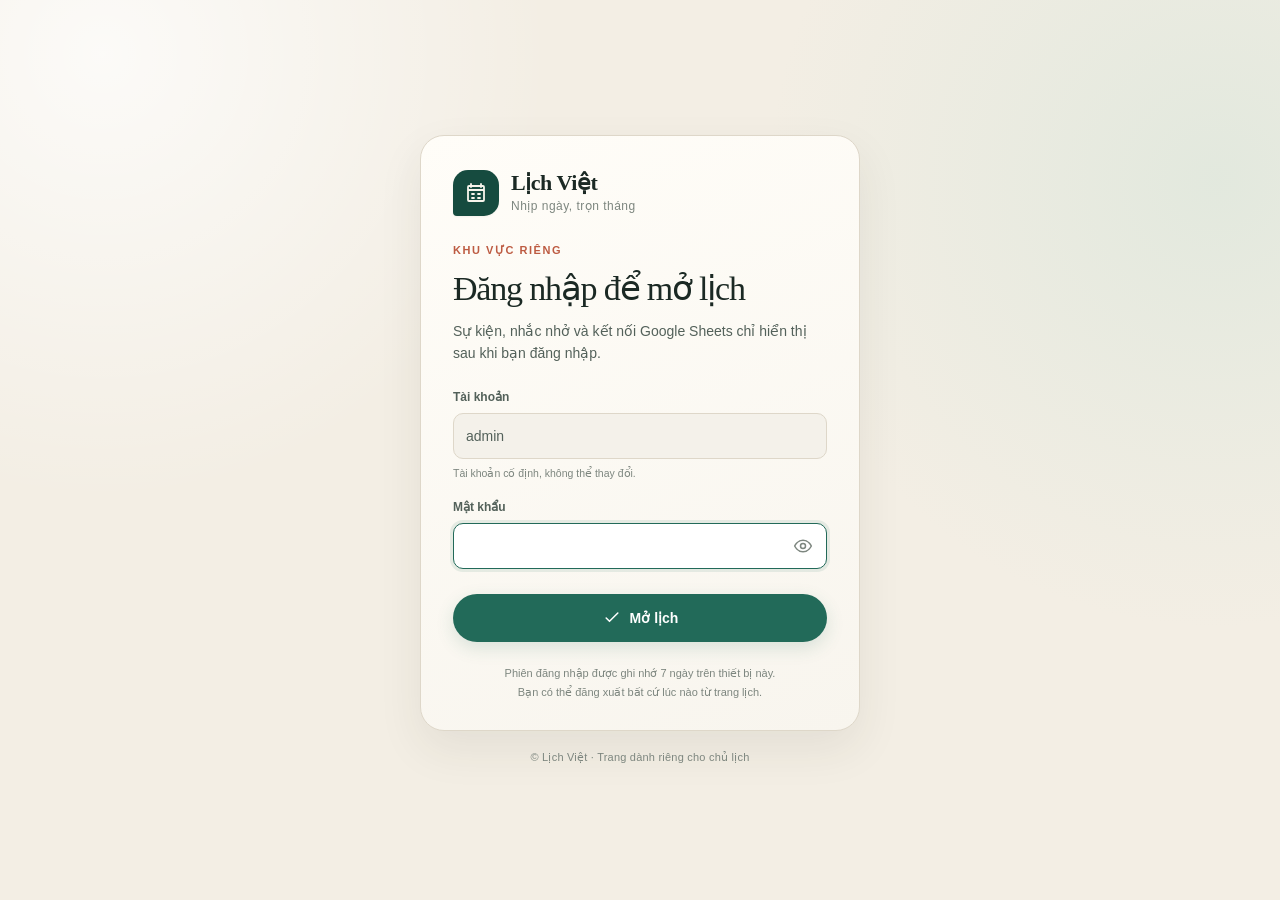
==== commit 33a01f74: "Add files via upload" ====
--- a/index.html
+++ b/index.html
@@ -9,8 +9,37 @@
     />
     <meta name="theme-color" content="#f3eee4" />
     <title>Lịch Việt — Nhịp ngày, trọn tháng</title>
-    <link rel="stylesheet" href="styles.css?v=20261029f" />
-    <script src="app.js?v=20261029f" defer></script>
+    <link rel="icon" type="image/svg+xml" href="favicon.svg?v=20261107p" />
+    <link rel="mask-icon" href="favicon.svg?v=20261107p" color="#164b3f" />
+    <link rel="apple-touch-icon" href="favicon.svg?v=20261107p" />
+
+    <!-- Chặn xem lịch khi chưa đăng nhập: ẩn trang ngay từ đầu để không nháy nội dung. -->
+    <style>
+      html.auth-checking body {
+        visibility: hidden;
+      }
+    </style>
+    <script src="auth.js?v=20261107p"></script>
+    <script>
+      (function () {
+        document.documentElement.classList.add("auth-checking");
+        try {
+          if (window.LVAuth && LVAuth.requireAuth()) {
+            document.documentElement.classList.remove("auth-checking");
+          }
+        } catch (error) {
+          // Nếu lớp đăng nhập lỗi, vẫn hiện trang thay vì treo màn hình trắng.
+          document.documentElement.classList.remove("auth-checking");
+        }
+      })();
+    </script>
+
+    <link rel="stylesheet" href="styles.css?v=20261107p" />
+    <script src="recurrence.js?v=20261107p" defer></script>
+    <script src="app.js?v=20261107p" defer></script>
+    <script src="nav.js?v=20261107p" defer></script>
+    <script src="sheets-config.js?v=20261107p" defer></script>
+    <script src="sheets-sync.js?v=20261107p" defer></script>
   </head>
   <body>
     <a class="skip-link" href="#main-content" data-i18n="skipLink">Bỏ qua điều hướng</a>
@@ -66,6 +95,40 @@
       <symbol id="icon-language" viewBox="0 0 24 24">
         <circle cx="12" cy="12" r="9" />
         <path d="M3.5 9h17M3.5 15h17M12 3c2.3 2.5 3.4 5.5 3.4 9S14.3 18.5 12 21M12 3c-2.3 2.5-3.4 5.5-3.4 9s1.1 6.5 3.4 9" />
+      </symbol>
+      <symbol id="icon-logout" viewBox="0 0 24 24">
+        <path d="M15 4h3a1 1 0 0 1 1 1v14a1 1 0 0 1-1 1h-3" />
+        <path d="m10 8 4 4-4 4" />
+        <path d="M14 12H3" />
+      </symbol>
+      <symbol id="icon-list" viewBox="0 0 24 24">
+        <path d="M8 6h13M8 12h13M8 18h13" />
+        <path d="M3.5 6h.01M3.5 12h.01M3.5 18h.01" />
+      </symbol>
+      <symbol id="icon-checklist" viewBox="0 0 24 24">
+        <path d="M10 6h10M10 12h10M10 18h10" />
+        <path d="m3 6 1.4 1.4L7 4.8" />
+        <path d="m3 12 1.4 1.4L7 10.8" />
+        <path d="m3 18 1.4 1.4L7 16.8" />
+      </symbol>
+      <symbol id="icon-note" viewBox="0 0 24 24">
+        <path d="M6 3h9l4 4v14H6z" />
+        <path d="M15 3v4h4" />
+        <path d="M9 12h7M9 16h5" />
+      </symbol>
+      <symbol id="icon-chart" viewBox="0 0 24 24">
+        <path d="M4 20V10M10 20V5M16 20v-8M22 20H2" />
+      </symbol>
+      <symbol id="icon-settings" viewBox="0 0 24 24">
+        <circle cx="12" cy="12" r="3" />
+        <path d="M12 3v3M12 18v3M3 12h3M18 12h3M5.6 5.6l2.1 2.1M16.3 16.3l2.1 2.1M18.4 5.6l-2.1 2.1M7.7 16.3l-2.1 2.1" />
+      </symbol>
+      <symbol id="icon-menu" viewBox="0 0 24 24">
+        <path d="M4 7h16M4 12h16M4 17h16" />
+      </symbol>
+      <symbol id="icon-eye" viewBox="0 0 24 24">
+        <path d="M2 12s3.5-7 10-7 10 7 10 7-3.5 7-10 7S2 12 2 12Z" />
+        <circle cx="12" cy="12" r="3" />
       </symbol>
     </svg>
 
@@ -92,9 +155,24 @@
             <svg class="icon" aria-hidden="true"><use href="#icon-language"></use></svg>
             <span id="language-label">中文</span>
           </button>
-          <button class="button button-quiet notification-button" id="notification-button" type="button">
+          <button
+            class="button button-quiet notification-button"
+            id="notification-button"
+            type="button"
+          >
             <svg class="icon" aria-hidden="true"><use href="#icon-bell"></use></svg>
             <span id="notification-label" data-i18n="notificationsEnable">Bật nhắc nhở</span>
+          </button>
+          <button
+            class="button button-quiet sheets-button"
+            id="sheets-open"
+            type="button"
+            data-state="off"
+            aria-label="Google Sheets: chưa kết nối. Mở cài đặt kết nối."
+            data-i18n-aria="sheetsButtonAria"
+          >
+            <svg class="icon icon-sm sheets-icon" aria-hidden="true"><use href="#icon-eye"></use></svg>
+            <span class="sheets-button-label" id="sheets-button-label" data-i18n="sheetsButton">Sheets</span>
           </button>
           <button
             class="button button-primary"
@@ -108,6 +186,64 @@
           </button>
         </div>
       </header>
+
+      <nav class="app-nav" aria-label="Khu vực làm việc" data-i18n-aria="navAria" id="app-nav">
+        <button
+          class="nav-toggle"
+          id="nav-toggle"
+          type="button"
+          aria-expanded="false"
+          aria-controls="app-nav-list"
+        >
+          <span class="nav-toggle-label" id="nav-current">Lịch</span>
+          <span class="nav-toggle-icon" aria-hidden="true">
+            <svg class="icon icon-sm"><use href="#icon-menu"></use></svg>
+          </span>
+          <span class="sr-only" data-i18n="navMenu">Mở menu khu vực</span>
+        </button>
+        <ul class="app-nav-list" id="app-nav-list">
+          <li>
+            <a
+              class="nav-item is-active"
+              href="#/lich"
+              data-nav-item="lich"
+              data-ready="true"
+              aria-current="page"
+            >
+              <svg class="icon icon-sm" aria-hidden="true"><use href="#icon-calendar"></use></svg>
+              <span data-i18n="navCalendar">Lịch</span>
+            </a>
+          </li>
+          <li>
+            <a class="nav-item" href="#/cong-viec" data-nav-item="cong-viec" data-ready="false">
+              <svg class="icon icon-sm" aria-hidden="true"><use href="#icon-checklist"></use></svg>
+              <span data-i18n="navTasks">Công việc</span>
+              <span class="nav-badge" data-i18n="navSoon">Sắp có</span>
+            </a>
+          </li>
+          <li>
+            <a class="nav-item" href="#/ghi-chu" data-nav-item="ghi-chu" data-ready="false">
+              <svg class="icon icon-sm" aria-hidden="true"><use href="#icon-note"></use></svg>
+              <span data-i18n="navNotes">Ghi chú</span>
+              <span class="nav-badge" data-i18n="navSoon">Sắp có</span>
+            </a>
+          </li>
+          <li>
+            <a class="nav-item" href="#/bao-cao" data-nav-item="bao-cao" data-ready="false">
+              <svg class="icon icon-sm" aria-hidden="true"><use href="#icon-chart"></use></svg>
+              <span data-i18n="navReports">Báo cáo</span>
+              <span class="nav-badge" data-i18n="navSoon">Sắp có</span>
+            </a>
+          </li>
+          <li>
+            <a class="nav-item" href="#/cai-dat" data-nav-item="cai-dat" data-ready="false">
+              <svg class="icon icon-sm" aria-hidden="true"><use href="#icon-settings"></use></svg>
+              <span data-i18n="navSettings">Cài đặt</span>
+              <span class="nav-badge" data-i18n="navSoon">Sắp có</span>
+            </a>
+          </li>
+        </ul>
+      </nav>
 
       <main id="main-content">
         <section class="intro" aria-labelledby="page-title">
@@ -164,6 +300,17 @@
               </div>
             </div>
 
+            <div class="calendar-actions">
+              <button class="button button-quiet button-small" id="view-all-events" type="button">
+                <svg class="icon icon-sm" aria-hidden="true"><use href="#icon-list"></use></svg>
+                <span data-i18n="viewAllEvents">Xem tất cả sự kiện</span>
+              </button>
+              <button class="text-button danger-link" id="clear-all-events" type="button" hidden>
+                <svg class="icon icon-sm" aria-hidden="true"><use href="#icon-trash"></use></svg>
+                <span data-i18n="clearAllEvents">Xoá toàn bộ sự kiện</span>
+              </button>
+            </div>
+
             <div class="weekdays" aria-hidden="true">
               <span data-weekday-index="0">Thứ 2</span>
               <span data-weekday-index="1">Thứ 3</span>
@@ -242,9 +389,16 @@
 
       <footer class="page-footer">
         <p data-i18n="storageNotice">Dữ liệu được lưu riêng trên trình duyệt của bạn.</p>
-        <button class="text-button clear-all-events" id="clear-all-events" type="button" hidden>
-          <svg class="icon icon-sm" aria-hidden="true"><use href="#icon-trash"></use></svg>
-          <span data-i18n="clearAllEvents">Xoá toàn bộ sự kiện</span>
+        <p class="sheets-footer-status" id="sheets-footer-status" aria-live="polite" hidden></p>
+        <button
+          class="text-button auth-logout"
+          id="logout-button"
+          type="button"
+          title="Đăng xuất khỏi lịch"
+          onclick="if (window.LVAuth) LVAuth.signOut();"
+        >
+          <svg class="icon icon-sm" aria-hidden="true"><use href="#icon-logout"></use></svg>
+          <span class="auth-logout-label">Đăng xuất</span>
         </button>
       </footer>
     </div>
@@ -327,6 +481,34 @@
             </div>
           </div>
 
+          <div class="form-row">
+            <div class="field">
+              <label for="event-end-date" data-i18n="endDateLabel">Đến ngày</label>
+              <input
+                id="event-end-date"
+                name="endDate"
+                type="date"
+                aria-describedby="event-end-date-help event-end-date-error"
+              />
+              <p class="field-helper" id="event-end-date-help" data-i18n="endDateHelper">
+                Để trống nếu sự kiện chỉ diễn ra trong một ngày.
+              </p>
+              <p class="field-error" id="event-end-date-error"></p>
+            </div>
+            <div class="field">
+              <label for="event-repeat" data-i18n="repeatLabel">Lặp lại</label>
+              <select id="event-repeat" name="repeat">
+                <option value="none" data-i18n="repeatNone">Không lặp</option>
+                <option value="solar" data-i18n="repeatSolar">Hằng năm · theo dương lịch</option>
+                <option value="lunar" data-i18n="repeatLunar">Hằng năm · theo âm lịch</option>
+              </select>
+            </div>
+          </div>
+          <p class="field-helper" data-i18n="repeatHelper">
+            Sinh nhật theo dương lịch chọn dương lịch; giỗ theo âm lịch chọn âm lịch.
+          </p>
+          <p class="repeat-preview" id="event-repeat-preview" aria-live="polite" hidden></p>
+
           <div class="lunar-preview" aria-live="polite">
             <svg class="icon" aria-hidden="true"><use href="#icon-moon"></use></svg>
             <div>
@@ -404,6 +586,20 @@
         </span>
         <h2 id="confirm-title" data-i18n="confirmDeleteTitle">Xoá sự kiện này?</h2>
         <p id="confirm-description" data-i18n="confirmDeleteDescription">Sự kiện sẽ biến mất khỏi lịch và không thể hoàn tác.</p>
+        <div class="confirm-password" id="confirm-password-field" hidden>
+          <label for="confirm-password" data-i18n="clearPasswordLabel">Nhập mật khẩu để xoá toàn bộ</label>
+          <input
+            id="confirm-password"
+            type="password"
+            autocomplete="current-password"
+            aria-describedby="confirm-password-help confirm-password-error"
+            placeholder="••••••••"
+          />
+          <p class="field-helper" id="confirm-password-help" data-i18n="clearPasswordHelp">
+            Cần mật khẩu quản trị để xoá toàn bộ sự kiện.
+          </p>
+          <p class="field-error" id="confirm-password-error" role="alert"></p>
+        </div>
         <div class="confirm-actions">
           <button class="button button-quiet" id="cancel-delete" type="button" data-i18n="keep">Giữ lại</button>
           <button class="button button-danger" id="confirm-delete" type="button" data-i18n="deleteEvent">Xoá sự kiện</button>
@@ -411,6 +607,180 @@
       </div>
     </dialog>
 
+    <dialog class="modal sheets-modal" id="sheets-modal" aria-labelledby="sheets-modal-title">
+      <div class="modal-panel">
+        <div class="modal-header">
+          <div>
+            <p class="section-kicker" data-i18n="sheetsKicker">DỮ LIỆU</p>
+            <h2 id="sheets-modal-title" data-i18n="sheetsDialogTitle">Kết nối Google Sheets</h2>
+          </div>
+          <button
+            class="icon-button"
+            id="sheets-close-btn"
+            type="button"
+            aria-label="Đóng"
+            data-i18n-aria="close"
+          >
+            <svg class="icon" aria-hidden="true"><use href="#icon-close"></use></svg>
+          </button>
+        </div>
+
+        <div class="modal-body">
+          <div class="sheets-status-card">
+            <span class="sheets-dot" id="sheets-dialog-dot" data-state="off" aria-hidden="true"></span>
+            <div class="sheets-status-copy">
+              <strong id="sheets-status-text">Chưa kết nối</strong>
+              <small id="sheets-status-meta">Dữ liệu đang lưu trên trình duyệt này.</small>
+            </div>
+          </div>
+
+          <div class="field">
+            <label for="sheets-endpoint" data-i18n="sheetsEndpointLabel">URL Web App (/exec)</label>
+            <input
+              id="sheets-endpoint"
+              type="url"
+              inputmode="url"
+              spellcheck="false"
+              autocomplete="off"
+              placeholder="https://script.google.com/macros/s/…/exec"
+            />
+          </div>
+
+          <div class="field">
+            <label for="sheets-token" data-i18n="sheetsTokenLabel">API token</label>
+            <input id="sheets-token" type="text" spellcheck="false" autocomplete="off" />
+            <p class="field-helper" data-i18n="sheetsTokenHelp">
+              Chuỗi API_TOKEN in ra trong Execution log khi bạn chạy hàm setup().
+            </p>
+          </div>
+
+          <div class="sheets-actions">
+            <button class="button button-primary" id="sheets-save" type="button" data-i18n="sheetsSaveConfig">
+              Lưu &amp; kiểm tra
+            </button>
+            <button class="button button-quiet" id="sheets-sync" type="button" data-i18n="sheetsSyncNow">
+              Đồng bộ ngay
+            </button>
+          </div>
+
+          <div class="sheets-export">
+            <p class="section-kicker" data-i18n="sheetsExportKicker">XUẤT DỮ LIỆU</p>
+            <div class="sheets-actions">
+              <button class="button button-quiet" id="sheets-export-csv" type="button" data-i18n="sheetsExportCsv">
+                Xuất CSV
+              </button>
+              <button class="button button-quiet" id="sheets-export-json" type="button" data-i18n="sheetsExportJson">
+                Xuất JSON
+              </button>
+              <a
+                class="button button-quiet"
+                id="sheets-open-sheet"
+                href="#"
+                target="_blank"
+                rel="noopener"
+                hidden
+                data-i18n="sheetsOpenSheet"
+                >Mở Google Sheet</a
+              >
+            </div>
+          </div>
+
+          <details class="sheets-help">
+            <summary data-i18n="sheetsHelpTitle">Cài đặt trong 4 bước</summary>
+            <ol>
+              <li data-i18n="sheetsHelpStep1">Tạo Google Sheet mới → Tiện ích mở rộng → Apps Script.</li>
+              <li data-i18n="sheetsHelpStep2">
+                Dán nội dung file Code.gs, chạy hàm setup() rồi lấy API_TOKEN trong log.
+              </li>
+              <li data-i18n="sheetsHelpStep3">
+                Deploy → New deployment → Web app: Execute as “Me”, Who has access “Anyone”; copy URL kết
+                thúc bằng /exec.
+              </li>
+              <li data-i18n="sheetsHelpStep4">Dán URL và token vào đây, bấm “Lưu &amp; kiểm tra”.</li>
+            </ol>
+          </details>
+        </div>
+
+        <div class="modal-footer">
+          <button
+            class="button button-danger"
+            id="sheets-disconnect"
+            type="button"
+            hidden
+            data-i18n="sheetsDisconnect"
+          >
+            Ngắt kết nối
+          </button>
+          <div class="modal-footer-actions">
+            <button class="button button-quiet" id="sheets-cancel-btn" type="button" data-i18n="cancel">
+              Huỷ
+            </button>
+          </div>
+        </div>
+      </div>
+    </dialog>
+
+    <dialog class="modal all-events-modal" id="all-events-modal" aria-labelledby="all-events-title">
+      <div class="modal-panel">
+        <div class="modal-header">
+          <div>
+            <p class="section-kicker" data-i18n="allEventsKicker">DANH SÁCH</p>
+            <h2 id="all-events-title" data-i18n="allEventsTitle">Tất cả sự kiện</h2>
+          </div>
+          <button class="icon-button" id="all-events-close" type="button" aria-label="Đóng" data-i18n-aria="close">
+            <svg class="icon" aria-hidden="true"><use href="#icon-close"></use></svg>
+          </button>
+        </div>
+
+        <div class="modal-body">
+          <p class="all-events-summary" id="all-events-summary"></p>
+          <div class="table-legend" aria-hidden="true">
+            <span class="legend-item"><i class="legend-chip is-today"></i><span data-i18n="statusToday">Hôm nay</span></span>
+            <span class="legend-item"><i class="legend-chip is-future"></i><span data-i18n="statusFuture">Sắp tới</span></span>
+            <span class="legend-item"><i class="legend-chip is-past"></i><span data-i18n="statusPast">Đã qua</span></span>
+          </div>
+
+          <div class="table-scroll">
+            <table class="events-table">
+              <thead>
+                <tr>
+                  <th scope="col" data-i18n="colTitle">Tên sự kiện</th>
+                  <th scope="col" class="col-date">
+                    <button class="table-sort" id="sort-by-date" type="button" title="Sắp xếp theo ngày">
+                      <span data-i18n="colDate">Ngày</span>
+                      <span class="sort-arrow" id="sort-date-arrow" aria-hidden="true">↑</span>
+                    </button>
+                  </th>
+                  <th scope="col" data-i18n="colTime">Giờ</th>
+                  <th scope="col" data-i18n="colCategory">Nhóm</th>
+                  <th scope="col" data-i18n="colRepeat">Lặp</th>
+                  <th scope="col" class="col-status">
+                    <button class="table-sort" id="sort-by-status" type="button" title="Sắp xếp theo trạng thái">
+                      <span data-i18n="colStatus">Trạng thái</span>
+                      <span class="sort-arrow" id="sort-status-arrow" aria-hidden="true"></span>
+                    </button>
+                  </th>
+                </tr>
+              </thead>
+              <tbody id="all-events-rows"></tbody>
+            </table>
+          </div>
+
+          <p class="all-events-empty" id="all-events-empty" data-i18n="allEventsEmpty" hidden>
+            Chưa có sự kiện nào.
+          </p>
+        </div>
+
+        <div class="modal-footer">
+          <div class="modal-footer-actions">
+            <button class="button button-quiet" id="all-events-done" type="button" data-i18n="doneBtn">
+              Xong
+            </button>
+          </div>
+        </div>
+      </div>
+    </dialog>
+
     <div class="toast-region" id="toast-region" aria-live="polite" aria-atomic="true"></div>
   </body>
 </html>
--- a/styles.css
+++ b/styles.css
@@ -1306,11 +1306,15 @@
 .modal,
 .confirm-modal {
   width: min(620px, calc(100% - 32px));
+  /* Fallback cho trình duyệt chưa hỗ trợ dvh, rồi tới bản có dvh. */
+  max-height: 90vh;
   max-height: min(90dvh, 860px);
   padding: 0;
   color: var(--ink);
   background: transparent;
   border: 0;
+  /* Panel tự giới hạn chiều cao (max-height: inherit) nên không cần cắt ở đây,
+     nhờ vậy bóng đổ của panel vẫn hiển thị đầy đủ. */
   overflow: visible;
 }
 
@@ -1321,6 +1325,10 @@
 }
 
 .modal-panel {
+  display: flex;
+  flex-direction: column;
+  /* Kế thừa max-height của dialog → panel không bao giờ cao hơn màn hình. */
+  max-height: inherit;
   overflow: hidden;
   background: var(--surface);
   border: 1px solid var(--border);
@@ -1342,6 +1350,7 @@
 
 .modal-header {
   display: flex;
+  flex: 0 0 auto;
   align-items: flex-start;
   justify-content: space-between;
   gap: 20px;
@@ -1365,9 +1374,12 @@
 .modal-body {
   display: grid;
   gap: 18px;
-  max-height: calc(90dvh - 190px);
+  /* Cho phép co lại và tự cuộn; header/footer luôn hiển thị. */
+  flex: 1 1 auto;
+  min-height: 0;
   padding: 22px 26px;
   overflow-y: auto;
+  overscroll-behavior: contain;
 }
 
 .field {
@@ -1377,6 +1389,9 @@
   margin: 0;
   padding: 0;
   border: 0;
+  /* Không cho grid kéo giãn hàng: nếu cột bên cạnh có thêm helper/error,
+     input vẫn phải thẳng hàng với nhau. */
+  align-content: start;
 }
 
 .field label,
@@ -1521,8 +1536,17 @@
 
 .form-row {
   display: grid;
-  grid-template-columns: 1fr 0.7fr;
+  /* Hai hàng (Ngày/Giờ và Đến ngày/Lặp lại) dùng chung một tỉ lệ cột
+     nên 4 ô luôn thẳng hàng dọc. */
+  grid-template-columns: minmax(0, 1.15fr) minmax(0, 0.85fr);
+  align-items: start;
   gap: 14px;
+}
+
+/* Cao bằng nhau để ô ngày, giờ, đến ngày và select lặp không so le. */
+.form-row .field input,
+.form-row .field select {
+  height: 46px;
 }
 
 .lunar-preview {
@@ -1621,6 +1645,7 @@
 
 .modal-footer {
   display: flex;
+  flex: 0 0 auto;
   min-height: 76px;
   align-items: center;
   justify-content: space-between;
@@ -1975,6 +2000,7 @@
   .confirm-modal {
     width: 100%;
     max-width: 100%;
+    max-height: 94vh;
     max-height: 94dvh;
     margin: auto 0 0;
   }
@@ -1992,7 +2018,6 @@
   }
 
   .modal-body {
-    max-height: calc(94dvh - 176px);
     padding: 18px 20px;
   }
 
@@ -2072,3 +2097,892 @@
     transition-duration: 0.01ms !important;
   }
 }
+
+/* ------------------------------------------------------------------ */
+/* Google Sheets: nút trạng thái, hộp thoại kết nối, xuất dữ liệu      */
+/* ------------------------------------------------------------------ */
+
+.sheets-button {
+  gap: 8px;
+  padding: 0 14px;
+}
+
+.sheets-dot {
+  width: 8px;
+  height: 8px;
+  flex: 0 0 auto;
+  background: var(--ink-faint);
+  border-radius: 50%;
+  transition:
+    background-color var(--transition),
+    box-shadow var(--transition);
+}
+
+.sheets-dot[data-state="ok"] {
+  background: #2f9e6f;
+  box-shadow: 0 0 0 3px rgb(47 158 111 / 16%);
+}
+
+.sheets-dot[data-state="syncing"] {
+  background: var(--gold);
+  box-shadow: 0 0 0 3px rgb(185 134 47 / 18%);
+  animation: sheets-pulse 1.1s ease-in-out infinite;
+}
+
+.sheets-dot[data-state="error"] {
+  background: var(--danger);
+  box-shadow: 0 0 0 3px rgb(167 61 53 / 16%);
+}
+
+@keyframes sheets-pulse {
+  50% {
+    opacity: 0.35;
+  }
+}
+
+.sheets-button[data-state="ok"] {
+  color: var(--primary-dark);
+  background: var(--primary-soft);
+  border-color: #c8ddd5;
+}
+
+.sheets-button[data-state="error"] {
+  color: #7b3429;
+  background: var(--danger-soft);
+  border-color: #e4c4be;
+}
+
+/* Biểu tượng con mắt thay cho chấm tròn: màu phản ánh trạng thái kết nối */
+.sheets-button .sheets-icon {
+  color: var(--ink-faint);
+  transition: color var(--transition);
+}
+
+.sheets-button[data-state="ok"] .sheets-icon {
+  color: #2f9e6f;
+}
+
+.sheets-button[data-state="syncing"] .sheets-icon {
+  color: var(--gold);
+  animation: sheets-pulse 1.1s ease-in-out infinite;
+}
+
+.sheets-button[data-state="error"] .sheets-icon {
+  color: var(--danger);
+}
+
+.sheets-footer-status {
+  margin: 0;
+  color: var(--ink-faint);
+  font-size: 11px;
+}
+
+.sheets-footer-status::before {
+  display: inline-block;
+  width: 6px;
+  height: 6px;
+  margin-right: 6px;
+  background: currentColor;
+  border-radius: 50%;
+  opacity: 0.5;
+  vertical-align: middle;
+  content: "";
+}
+
+.sheets-modal .modal-panel {
+  width: 100%;
+}
+
+.sheets-status-card {
+  display: flex;
+  align-items: center;
+  gap: 12px;
+  padding: 12px 14px;
+  background: var(--primary-soft);
+  border-radius: 12px;
+}
+
+.sheets-status-card .sheets-dot {
+  width: 10px;
+  height: 10px;
+}
+
+.sheets-status-copy {
+  display: grid;
+  gap: 2px;
+  min-width: 0;
+}
+
+.sheets-status-copy strong {
+  font-size: 13px;
+}
+
+.sheets-status-copy small {
+  overflow-wrap: anywhere;
+  color: var(--ink-soft);
+  font-size: 11px;
+}
+
+.sheets-status-card:has(.sheets-dot[data-state="error"]) {
+  background: var(--danger-soft);
+}
+
+.sheets-status-card:has(.sheets-dot[data-state="error"]) small {
+  color: #8a3d34;
+}
+
+.sheets-actions {
+  display: flex;
+  flex-wrap: wrap;
+  gap: 8px;
+}
+
+.sheets-actions .button {
+  min-height: 40px;
+}
+
+.sheets-actions a.button {
+  justify-content: center;
+}
+
+.sheets-export {
+  display: grid;
+  gap: 8px;
+}
+
+.sheets-help {
+  padding: 12px 14px;
+  color: var(--ink-soft);
+  background: #f7f4ed;
+  border: 1px solid var(--border);
+  border-radius: 12px;
+  font-size: 12px;
+}
+
+.sheets-help summary {
+  color: var(--primary-dark);
+  font-weight: 700;
+  cursor: pointer;
+}
+
+.sheets-help ol {
+  display: grid;
+  gap: 6px;
+  margin: 10px 0 0;
+  padding-left: 20px;
+}
+
+.sheets-help li {
+  line-height: 1.5;
+}
+
+.sheets-modal .modal-footer {
+  flex-wrap: wrap;
+}
+
+.sheets-modal .button-danger {
+  min-height: 40px;
+}
+
+@media (max-width: 720px) {
+  .sheets-button {
+    width: 44px;
+    padding: 0;
+    justify-content: center;
+  }
+
+  .sheets-button .sheets-button-label {
+    display: none;
+  }
+
+  .sheets-actions {
+    display: grid;
+    grid-template-columns: 1fr 1fr;
+  }
+
+  .sheets-actions a.button {
+    grid-column: 1 / -1;
+  }
+}
+
+/* ------------------------------------------------------------------ */
+/* Sự kiện lặp hằng năm, sự kiện nhiều ngày, kéo chọn khoảng ngày      */
+/* ------------------------------------------------------------------ */
+
+.calendar-grid.is-dragging {
+  cursor: crosshair;
+  user-select: none;
+}
+
+.day-cell {
+  touch-action: pan-y;
+}
+
+.day-cell.is-in-range {
+  background: rgb(34 106 89 / 10%);
+  box-shadow: inset 0 0 0 1px rgb(34 106 89 / 22%);
+}
+
+.day-cell.is-in-range.is-range-start {
+  border-bottom-left-radius: 12px;
+  border-top-left-radius: 12px;
+}
+
+.day-cell.is-in-range.is-range-end {
+  border-bottom-right-radius: 12px;
+  border-top-right-radius: 12px;
+}
+
+.day-cell.is-past.is-in-range {
+  background:
+    repeating-linear-gradient(
+      135deg,
+      rgb(255 255 255 / 3%) 0,
+      rgb(255 255 255 / 3%) 1px,
+      transparent 1px,
+      transparent 8px
+    ),
+    #24302b;
+  box-shadow: inset 0 0 0 1px rgb(210 163 78 / 45%);
+}
+
+.event-pill.is-multi {
+  border-radius: 5px;
+}
+
+.event-pill.is-multi.is-span-start {
+  border-bottom-left-radius: 8px;
+  border-top-left-radius: 8px;
+}
+
+.event-pill.is-multi.is-span-end {
+  border-bottom-right-radius: 8px;
+  border-top-right-radius: 8px;
+}
+
+.pill-repeat {
+  flex: 0 0 auto;
+  font-size: 9px;
+  opacity: 0.65;
+}
+
+.repeat-mark {
+  color: var(--primary);
+  font-size: 10px;
+  font-weight: 700;
+}
+
+.repeat-preview {
+  margin: -4px 0 0;
+  padding: 9px 12px;
+  color: var(--primary-dark);
+  background: var(--primary-soft);
+  border-radius: 10px;
+  font-size: 11.5px;
+  font-weight: 650;
+}
+
+.agenda-item.is-multi,
+.upcoming-item.is-multi {
+  border-left: 3px solid rgb(34 106 89 / 35%);
+}
+
+/* ------------------------------------------------------------------ */
+/* Nút đăng xuất ở chân trang                                         */
+/* ------------------------------------------------------------------ */
+
+.auth-logout {
+  gap: 6px;
+  margin-left: auto;
+  color: var(--ink-faint);
+}
+
+.auth-logout:hover {
+  color: var(--primary-dark);
+}
+
+/* ------------------------------------------------------------------ */
+/* Xoá toàn bộ: ô mật khẩu xác nhận                                   */
+/* ------------------------------------------------------------------ */
+
+.page-footer {
+  flex-wrap: wrap;
+  row-gap: 8px;
+}
+
+/* Thanh thao tác ngay dưới tiêu đề lịch — luôn nhìn thấy, không phải cuộn. */
+.calendar-actions {
+  display: flex;
+  flex-wrap: wrap;
+  align-items: center;
+  justify-content: space-between;
+  gap: 12px;
+  padding: 10px 28px;
+  background: #fbf9f3;
+  border-bottom: 1px solid var(--border);
+}
+
+.calendar-actions .button-small {
+  min-height: 36px;
+}
+
+.danger-link {
+  color: var(--danger);
+}
+
+.danger-link:hover {
+  color: #7e2722;
+}
+
+/* Cột phải: thẻ "Sắp tới" tự co giãn và cuộn bên trong.
+   (Đã hoàn trả cấu hình cũ — bản thử "hai thẻ bằng nhau" làm cột co về 0
+   trên desktop vì flex-basis: 0 gặp chiều cao auto.) */
+@media (min-width: 961px) {
+  .side-column {
+    position: sticky;
+    top: 16px;
+    align-self: start;
+    display: flex;
+    flex-direction: column;
+    gap: 20px;
+    max-height: var(--calendar-height, 100vh);
+    overflow: hidden;
+  }
+
+  .today-card {
+    flex: 0 0 auto;
+  }
+
+  .upcoming-card {
+    display: flex;
+    flex: 1 1 auto;
+    flex-direction: column;
+    min-height: 0;
+  }
+
+  .upcoming-card > .upcoming-heading,
+  .upcoming-card > .search-field {
+    flex: 0 0 auto;
+  }
+
+  .upcoming-list {
+    flex: 1 1 auto;
+    min-height: 0;
+    overflow-y: auto;
+    overscroll-behavior: contain;
+    scrollbar-width: thin;
+  }
+}
+
+.confirm-password {
+  display: grid;
+  gap: 6px;
+  margin: 0 0 18px;
+  text-align: left;
+}
+
+.confirm-password label {
+  color: var(--ink-soft);
+  font-size: 12px;
+  font-weight: 700;
+}
+
+.confirm-password input {
+  width: 100%;
+  min-height: 44px;
+  padding: 10px 12px;
+  color: var(--ink);
+  background: var(--surface-strong);
+  border: 1px solid var(--border-strong);
+  border-radius: 10px;
+  outline: none;
+  font-size: 14px;
+  transition:
+    border-color var(--transition),
+    box-shadow var(--transition);
+}
+
+.confirm-password input:focus {
+  border-color: var(--primary);
+  box-shadow: 0 0 0 3px rgb(34 106 89 / 10%);
+}
+
+.confirm-password input[aria-invalid="true"] {
+  border-color: var(--danger);
+}
+
+/* ------------------------------------------------------------------ */
+/* Bảng tất cả sự kiện                                                */
+/* ------------------------------------------------------------------ */
+
+.all-events-modal {
+  width: min(780px, calc(100% - 32px));
+}
+
+.all-events-summary {
+  margin: 0;
+  color: var(--ink-faint);
+  font-size: 12px;
+}
+
+.table-scroll {
+  overflow-x: auto;
+  border: 1px solid var(--border);
+  border-radius: 12px;
+}
+
+.events-table {
+  width: 100%;
+  min-width: 680px;
+  border-collapse: collapse;
+  /* Cố định bố cục: tên dài không thể kéo giãn cột đầu. */
+  table-layout: fixed;
+  font-size: 12.5px;
+}
+
+/* Độ rộng các cột phụ; cột tên nhận phần còn lại. */
+.events-table th:nth-child(2) {
+  width: 100px;
+}
+
+.events-table th:nth-child(3) {
+  width: 64px;
+}
+
+.events-table th:nth-child(4) {
+  width: 96px;
+}
+
+.events-table th:nth-child(5) {
+  width: 100px;
+}
+
+.events-table th:nth-child(6) {
+  width: 96px;
+}
+
+.events-table th,
+.events-table td {
+  padding: 10px 12px;
+  text-align: left;
+  vertical-align: middle;
+  border-bottom: 1px solid var(--border);
+}
+
+.events-table thead th {
+  position: sticky;
+  top: 0;
+  z-index: 1;
+  color: var(--ink-faint);
+  background: #f7f4ed;
+  font-size: 11px;
+  font-weight: 750;
+  letter-spacing: 0.04em;
+  text-transform: uppercase;
+  white-space: nowrap;
+}
+
+.events-table tbody tr:last-child td {
+  border-bottom: 0;
+}
+
+.events-row {
+  cursor: pointer;
+  transition: background-color var(--transition);
+}
+
+.events-row:hover,
+.events-row:focus-visible {
+  background: var(--primary-soft);
+  outline: none;
+}
+
+.events-row td:first-child {
+  font-weight: 650;
+}
+
+.cell-title {
+  overflow: hidden;
+}
+
+.row-title {
+  display: flex;
+  align-items: center;
+  gap: 5px;
+  min-width: 0;
+}
+
+.row-emoji {
+  flex: 0 0 auto;
+}
+
+/* Tên dài bị cắt bằng dấu "…"; rê chuột xem đầy đủ qua title. */
+.row-name {
+  min-width: 0;
+  overflow: hidden;
+  text-overflow: ellipsis;
+  white-space: nowrap;
+}
+
+.row-sub {
+  display: block;
+  overflow: hidden;
+  margin-top: 2px;
+  color: var(--ink-faint);
+  font-size: 10.5px;
+  font-weight: 500;
+  text-overflow: ellipsis;
+  white-space: nowrap;
+}
+
+.cell-date {
+  white-space: nowrap;
+  font-variant-numeric: tabular-nums;
+}
+
+.cell-muted {
+  color: var(--ink-faint);
+}
+
+.badge {
+  display: inline-flex;
+  align-items: center;
+  gap: 4px;
+  padding: 3px 8px;
+  border-radius: var(--radius-pill);
+  font-size: 11px;
+  font-weight: 650;
+  white-space: nowrap;
+}
+
+.badge-work {
+  color: var(--primary-dark);
+  background: var(--primary-soft);
+}
+
+.badge-family {
+  color: #7b3429;
+  background: var(--accent-soft);
+}
+
+.badge-personal {
+  color: #2f4c66;
+  background: var(--blue-soft);
+}
+
+.badge-celebration {
+  color: #6b4b1c;
+  background: var(--gold-soft);
+}
+
+.table-sort {
+  display: inline-flex;
+  align-items: center;
+  gap: 5px;
+  padding: 0;
+  color: inherit;
+  background: transparent;
+  border: 0;
+  font: inherit;
+  letter-spacing: inherit;
+  text-transform: inherit;
+  cursor: pointer;
+}
+
+.table-sort:hover {
+  color: var(--primary-dark);
+}
+
+.sort-arrow {
+  color: var(--primary);
+  font-size: 12px;
+}
+
+.all-events-empty {
+  margin: 0;
+  padding: 26px 12px;
+  color: var(--ink-faint);
+  font-size: 13px;
+  text-align: center;
+}
+
+/* ------------------------------------------------------------------ */
+/* Trạng thái trong bảng: Hôm nay / Sắp tới / Đã qua                   */
+/* ------------------------------------------------------------------ */
+
+.table-legend {
+  display: flex;
+  flex-wrap: wrap;
+  align-items: center;
+  gap: 14px;
+  color: var(--ink-faint);
+  font-size: 11px;
+}
+
+.legend-item {
+  display: inline-flex;
+  align-items: center;
+  gap: 6px;
+}
+
+.legend-chip {
+  width: 10px;
+  height: 10px;
+  border-radius: 3px;
+}
+
+.legend-chip.is-today {
+  background: var(--primary);
+}
+
+.legend-chip.is-future {
+  background: var(--primary-soft);
+  border: 1px solid #c8ddd5;
+}
+
+.legend-chip.is-past {
+  background: #e3ddd1;
+}
+
+.status-chip {
+  display: inline-flex;
+  align-items: center;
+  padding: 3px 9px;
+  border-radius: var(--radius-pill);
+  font-size: 11px;
+  font-weight: 700;
+  white-space: nowrap;
+}
+
+.status-chip.is-today {
+  color: #fff;
+  background: var(--primary);
+}
+
+.status-chip.is-future {
+  color: var(--primary-dark);
+  background: var(--primary-soft);
+}
+
+.status-chip.is-past {
+  color: var(--ink-faint);
+  background: #ece7dd;
+}
+
+/* Sự kiện đã qua: lùi về sau bằng độ tương phản, không tô đen cả dòng
+   (tô đen sẽ tranh màu với badge nhóm và khó đọc trên nền sáng). */
+.events-row.is-past {
+  color: var(--ink-faint);
+}
+
+.events-row.is-past td:first-child {
+  font-weight: 500;
+}
+
+.events-row.is-past .row-name {
+  color: var(--ink-faint);
+}
+
+.events-row.is-past .badge {
+  opacity: 0.65;
+}
+
+.events-row.is-past:hover {
+  color: var(--ink);
+  background: #f5f1e9;
+}
+
+/* Sự kiện đang diễn ra hôm nay: nhấn nhẹ bằng nền + vạch trái. */
+.events-row.is-today {
+  background: rgb(34 106 89 / 6%);
+  box-shadow: inset 3px 0 0 var(--primary);
+}
+
+.events-row.is-today:hover {
+  background: rgb(34 106 89 / 12%);
+}
+
+/* ------------------------------------------------------------------ */
+/* Thanh điều hướng các hạn mục                                       */
+/* ------------------------------------------------------------------ */
+
+.app-nav {
+  margin: 20px 0 0;
+}
+
+.app-nav-list {
+  display: flex;
+  gap: 4px;
+  margin: 0;
+  padding: 5px;
+  overflow-x: auto;
+  list-style: none;
+  background: rgb(255 253 248 / 62%);
+  border: 1px solid var(--border);
+  border-radius: 16px;
+  scrollbar-width: none;
+}
+
+.app-nav-list::-webkit-scrollbar {
+  display: none;
+}
+
+.nav-item {
+  display: inline-flex;
+  align-items: center;
+  gap: 8px;
+  padding: 9px 14px;
+  color: var(--ink-soft);
+  background: transparent;
+  border-radius: 12px;
+  font-size: 13px;
+  font-weight: 650;
+  text-decoration: none;
+  white-space: nowrap;
+  transition:
+    background-color var(--transition),
+    color var(--transition);
+}
+
+.nav-item .icon {
+  color: var(--ink-faint);
+}
+
+.nav-item:hover {
+  color: var(--ink);
+  background: var(--surface);
+}
+
+.nav-item:hover .icon {
+  color: var(--primary);
+}
+
+.nav-item.is-active {
+  color: #f8f5ec;
+  background: var(--primary-dark);
+  box-shadow: 0 8px 18px rgb(22 75 63 / 20%);
+}
+
+.nav-item.is-active .icon {
+  color: #cfe6dd;
+}
+
+.nav-item[data-ready="false"] {
+  opacity: 0.72;
+}
+
+.nav-item[data-ready="false"]:hover {
+  opacity: 1;
+}
+
+.nav-badge {
+  padding: 2px 6px;
+  color: #7b5a1e;
+  background: var(--gold-soft);
+  border-radius: var(--radius-pill);
+  font-size: 9px;
+  font-weight: 800;
+  letter-spacing: 0.04em;
+  text-transform: uppercase;
+}
+
+.nav-toggle {
+  display: none;
+}
+
+@media (max-width: 960px) {
+  .app-nav {
+    position: relative;
+    margin-top: 14px;
+  }
+
+  .nav-toggle {
+    display: flex;
+    width: 100%;
+    align-items: center;
+    justify-content: space-between;
+    gap: 12px;
+    padding: 8px 10px 8px 16px;
+    color: var(--ink);
+    background: rgb(255 253 248 / 62%);
+    border: 1px solid var(--border);
+    border-radius: 16px;
+    font-size: 13px;
+    font-weight: 700;
+    cursor: pointer;
+  }
+
+  .nav-toggle-icon {
+    display: grid;
+    width: 38px;
+    height: 38px;
+    place-items: center;
+    color: var(--ink-soft);
+    background: var(--paper-deep);
+    border-radius: 50%;
+    transition:
+      background-color var(--transition),
+      color var(--transition);
+  }
+
+  .nav-toggle[aria-expanded="true"] .nav-toggle-icon {
+    color: #f8f5ec;
+    background: var(--primary-dark);
+  }
+
+  /* Danh sách xổ xuống thay vì dàn ngang */
+  .app-nav-list {
+    position: absolute;
+    z-index: 40;
+    top: calc(100% + 8px);
+    right: 0;
+    left: 0;
+    display: none;
+    flex-direction: column;
+    padding: 6px;
+    background: var(--surface);
+    border: 1px solid var(--border);
+    border-radius: 16px;
+    box-shadow: var(--shadow-md);
+  }
+
+  .app-nav.is-open .app-nav-list {
+    display: flex;
+  }
+
+  .nav-item {
+    width: 100%;
+    padding: 11px 14px;
+    border-radius: 12px;
+    font-size: 13px;
+  }
+
+  .nav-item.is-active {
+    box-shadow: none;
+  }
+
+  .nav-badge {
+    margin-left: auto;
+  }
+}
+
+@media (max-width: 480px) {
+  .nav-badge {
+    display: none;
+  }
+}
+
+@media (max-width: 720px) {
+  .calendar-actions {
+    padding: 10px 16px;
+  }
+
+  .all-events-modal {
+    width: 100%;
+  }
+
+  .events-table {
+    min-width: 620px;
+    font-size: 12px;
+  }
+}
